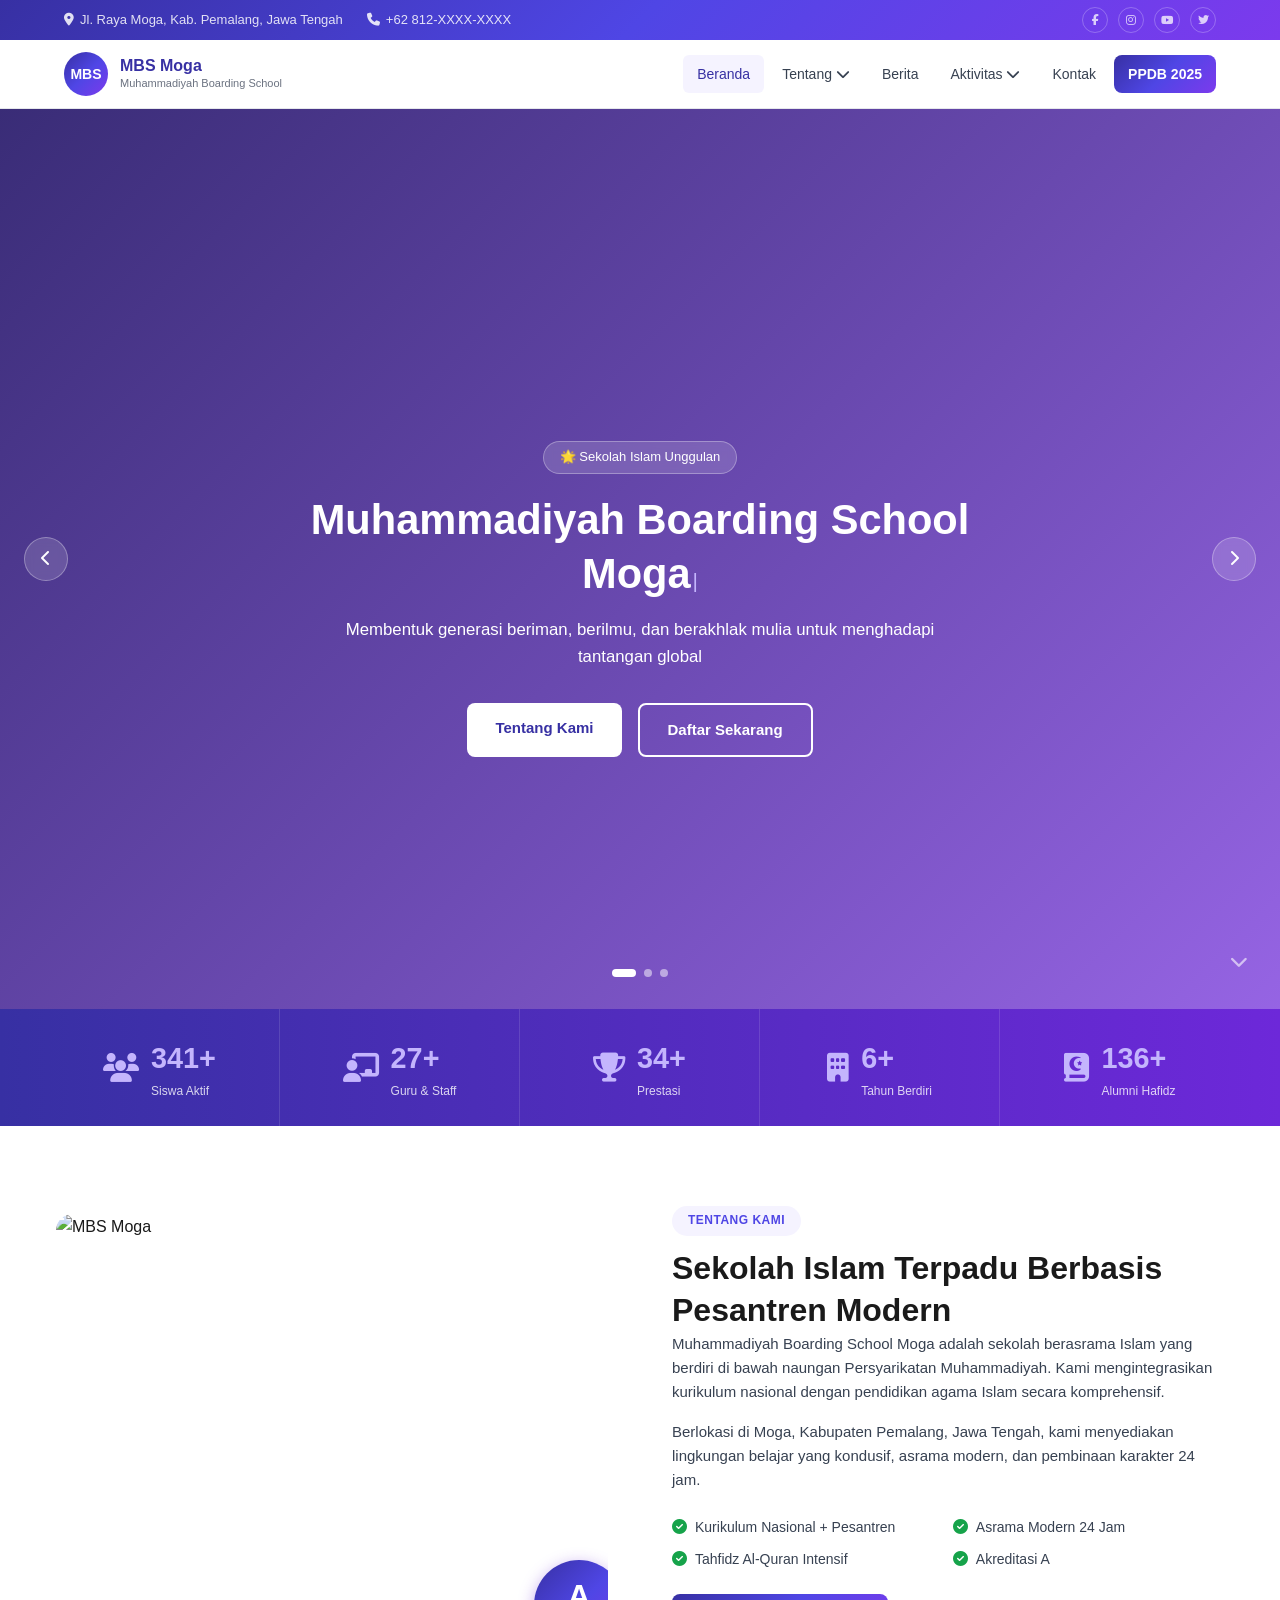
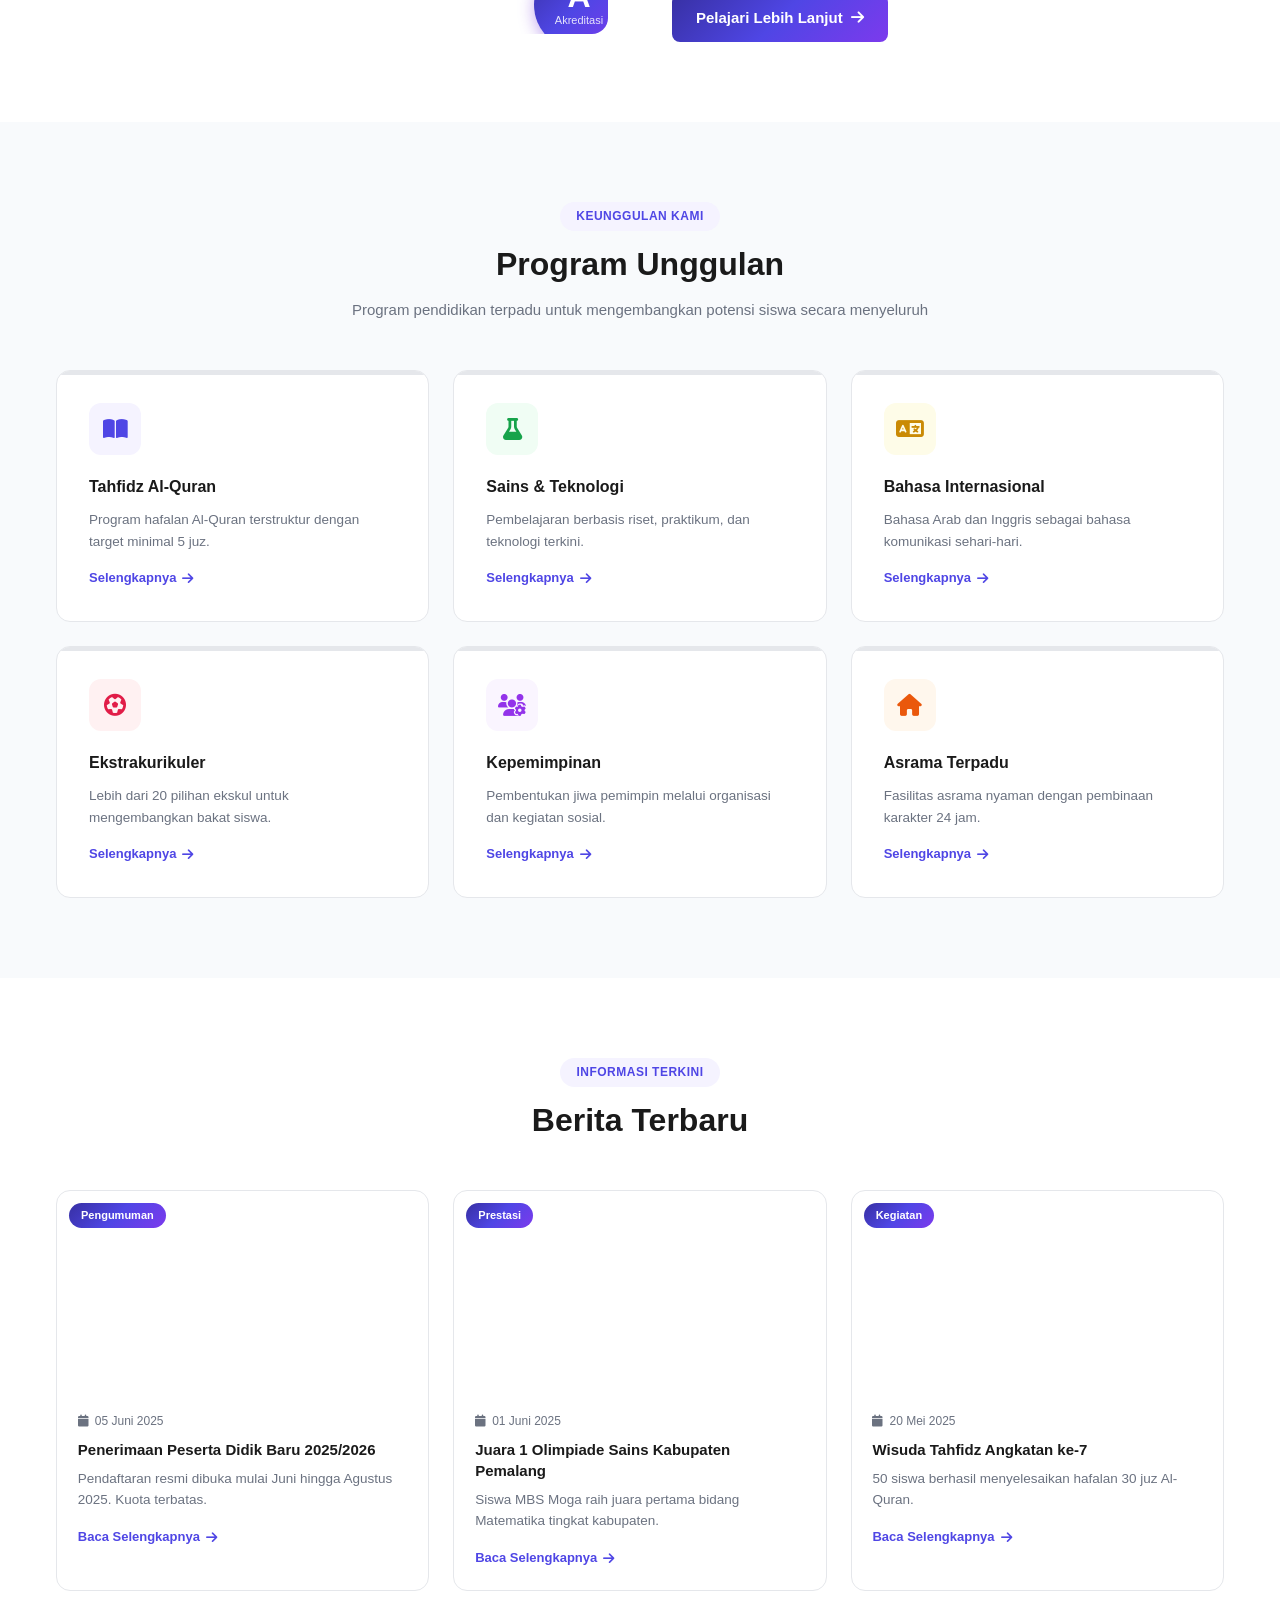
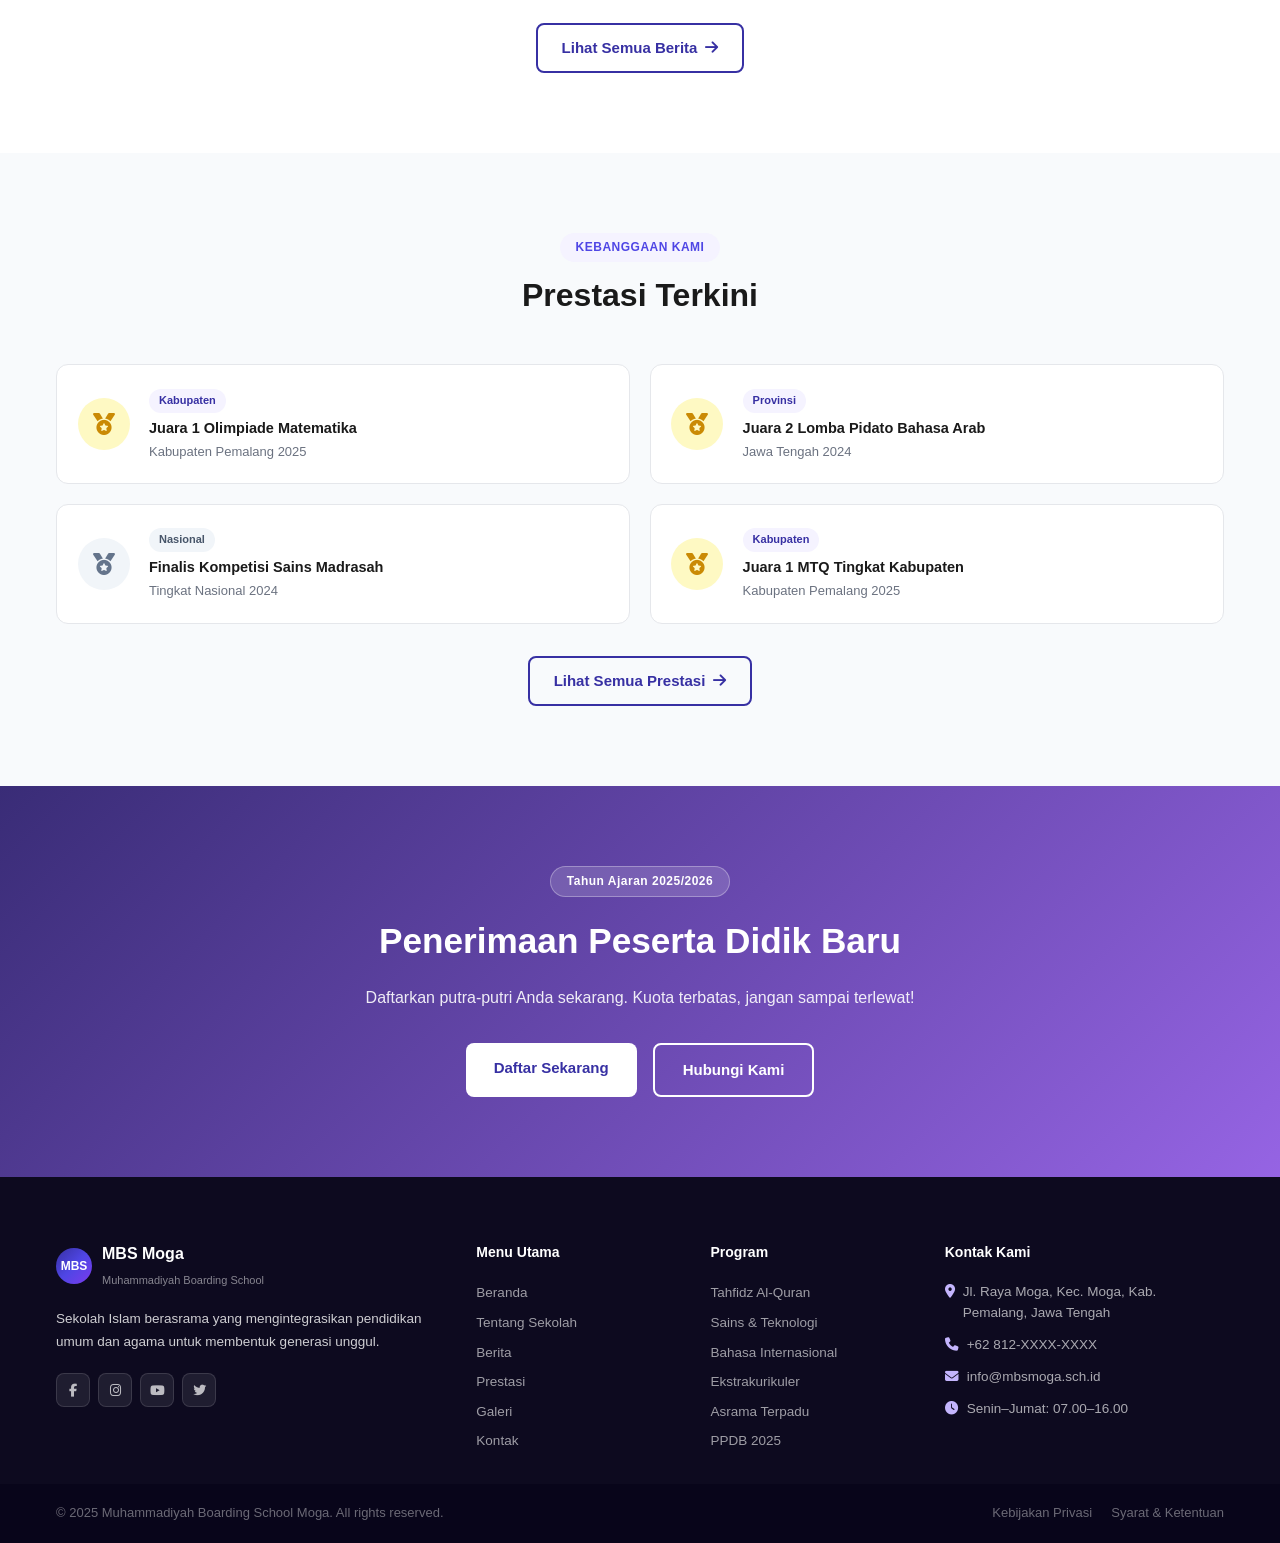
==== index.html @ b672b6db "website mbs moga html" ====
<!DOCTYPE html>
<html lang="id">
<head>
  <meta charset="UTF-8"/>
  <meta name="viewport" content="width=device-width, initial-scale=1.0"/>
  <title>Beranda – Muhammadiyah Boarding School Moga</title>
  <link rel="stylesheet" href="css/style.css"/>
  <link rel="stylesheet" href="https://cdnjs.cloudflare.com/ajax/libs/font-awesome/6.5.0/css/all.min.css"/>
</head>
<body>

<!-- TOPBAR -->
<div class="topbar">
  <div class="topbar-inner">
    <div class="topbar-left">
      <span><i class="fa fa-map-marker-alt"></i> Jl. Raya Moga, Kab. Pemalang, Jawa Tengah</span>
      <span><i class="fa fa-phone"></i> +62 812-XXXX-XXXX</span>
    </div>
    <div class="topbar-right">
      <a href="#"><i class="fab fa-facebook-f"></i></a>
      <a href="#"><i class="fab fa-instagram"></i></a>
      <a href="#"><i class="fab fa-youtube"></i></a>
      <a href="#"><i class="fab fa-twitter"></i></a>
    </div>
  </div>
</div>

<!-- NAVBAR -->
<nav class="navbar" id="navbar">
  <div class="nav-inner">
    <a href="index.html" class="nav-logo">
      <div class="logo-circle">MBS</div>
      <div class="logo-text-wrap">
        <span class="logo-main">MBS Moga</span>
        <span class="logo-sub">Muhammadiyah Boarding School</span>
      </div>
    </a>
    <ul class="nav-menu" id="navMenu">
      <li><a href="index.html" class="active">Beranda</a></li>
      <li class="has-dropdown">
        <a href="tentang.html">Tentang <i class="fa fa-chevron-down"></i></a>
        <ul class="dropdown">
          <li><a href="tentang.html">Tentang Sekolah</a></li>
          <li><a href="tentang.html#visi">Visi & Misi</a></li>
          <li><a href="tentang.html#fasilitas">Fasilitas</a></li>
        </ul>
      </li>
      <li><a href="berita.html">Berita</a></li>
      <li class="has-dropdown">
        <a href="prestasi.html">Aktivitas <i class="fa fa-chevron-down"></i></a>
        <ul class="dropdown">
          <li><a href="prestasi.html">Prestasi</a></li>
          <li><a href="galeri.html">Galeri</a></li>
          <li><a href="ekskul.html">Ekstrakurikuler</a></li>
        </ul>
      </li>
      <li><a href="kontak.html">Kontak</a></li>
      <li><a href="ppdb.html" class="nav-cta">PPDB 2025</a></li>
    </ul>
    <button class="hamburger" id="hamburger"><i class="fa fa-bars"></i></button>
  </div>
</nav>

<!-- HERO -->
<section class="hero">
  <div class="hero-slides" id="heroSlides">
    <div class="hero-slide active" style="background-image:url('https://images.unsplash.com/photo-1580582932707-520aed937b7b?w=1600&q=80')"><div class="hero-overlay"></div></div>
    <div class="hero-slide" style="background-image:url('https://images.unsplash.com/photo-1523050854058-8df90110c9f1?w=1600&q=80')"><div class="hero-overlay"></div></div>
    <div class="hero-slide" style="background-image:url('https://images.unsplash.com/photo-1509062522246-3755977927d7?w=1600&q=80')"><div class="hero-overlay"></div></div>
  </div>
  <div class="hero-text" id="heroText">
    <span class="hero-tag" id="heroTag"></span>
    <h1 id="heroTitle"><span id="typedTitle"></span><span class="hero-cursor" id="heroCursor">|</span></h1>
    <p class="hero-desc" id="heroDesc"></p>
    <div class="hero-btns" id="heroBtns"></div>
  </div>
  <button class="hero-prev" id="heroPrev"><i class="fa fa-chevron-left"></i></button>
  <button class="hero-next" id="heroNext"><i class="fa fa-chevron-right"></i></button>
  <div class="hero-dots" id="heroDots"></div>
  <div class="hero-scroll"><i class="fa fa-chevron-down"></i></div>
</section>

<!-- STATS -->
<div class="statsbar">
  <div class="statsbar-inner">
    <div class="stat-item fade-in"><i class="fa fa-users"></i><div><span class="stat-num" data-target="500">0</span><span>+</span><p>Siswa Aktif</p></div></div>
    <div class="stat-item fade-in"><i class="fa fa-chalkboard-teacher"></i><div><span class="stat-num" data-target="40">0</span><span>+</span><p>Guru & Staff</p></div></div>
    <div class="stat-item fade-in"><i class="fa fa-trophy"></i><div><span class="stat-num" data-target="50">0</span><span>+</span><p>Prestasi</p></div></div>
    <div class="stat-item fade-in"><i class="fa fa-building"></i><div><span class="stat-num" data-target="10">0</span><span>+</span><p>Tahun Berdiri</p></div></div>
    <div class="stat-item fade-in"><i class="fa fa-quran"></i><div><span class="stat-num" data-target="200">0</span><span>+</span><p>Alumni Hafidz</p></div></div>
  </div>
</div>

<!-- TENTANG -->
<section class="section">
  <div class="container">
    <div class="about-wrap">
      <div class="about-img slide-left">
        <img src="https://images.unsplash.com/photo-1588072432836-e10032774350?w=700&q=80" alt="MBS Moga"/>
        <div class="about-badge"><span class="badge-num">A</span><span class="badge-label">Akreditasi</span></div>
      </div>
      <div class="about-content slide-right">
        <div class="section-label">Tentang Kami</div>
        <h2 class="section-heading">Sekolah Islam Terpadu Berbasis Pesantren Modern</h2>
        <p>Muhammadiyah Boarding School Moga adalah sekolah berasrama Islam yang berdiri di bawah naungan Persyarikatan Muhammadiyah. Kami mengintegrasikan kurikulum nasional dengan pendidikan agama Islam secara komprehensif.</p>
        <p style="margin-top:1rem">Berlokasi di Moga, Kabupaten Pemalang, Jawa Tengah, kami menyediakan lingkungan belajar yang kondusif, asrama modern, dan pembinaan karakter 24 jam.</p>
        <div class="about-features">
          <div class="af-item"><i class="fa fa-check-circle"></i> Kurikulum Nasional + Pesantren</div>
          <div class="af-item"><i class="fa fa-check-circle"></i> Asrama Modern 24 Jam</div>
          <div class="af-item"><i class="fa fa-check-circle"></i> Tahfidz Al-Quran Intensif</div>
          <div class="af-item"><i class="fa fa-check-circle"></i> Akreditasi A</div>
        </div>
        <a href="tentang.html" class="btn-blue">Pelajari Lebih Lanjut <i class="fa fa-arrow-right"></i></a>
      </div>
    </div>
  </div>
</section>

<!-- PROGRAM -->
<section class="section section-gray">
  <div class="container">
    <div class="section-header fade-in">
      <div class="section-label">Keunggulan Kami</div>
      <h2 class="section-heading">Program Unggulan</h2>
      <p class="section-desc">Program pendidikan terpadu untuk mengembangkan potensi siswa secara menyeluruh</p>
    </div>
    <div class="program-grid">
      <div class="program-card fade-in"><div class="pc-icon blue"><i class="fa fa-book-open"></i></div><h3>Tahfidz Al-Quran</h3><p>Program hafalan Al-Quran terstruktur dengan target minimal 5 juz.</p><a href="tentang.html" class="pc-link">Selengkapnya <i class="fa fa-arrow-right"></i></a></div>
      <div class="program-card fade-in"><div class="pc-icon green"><i class="fa fa-flask"></i></div><h3>Sains & Teknologi</h3><p>Pembelajaran berbasis riset, praktikum, dan teknologi terkini.</p><a href="tentang.html" class="pc-link">Selengkapnya <i class="fa fa-arrow-right"></i></a></div>
      <div class="program-card fade-in"><div class="pc-icon yellow"><i class="fa fa-language"></i></div><h3>Bahasa Internasional</h3><p>Bahasa Arab dan Inggris sebagai bahasa komunikasi sehari-hari.</p><a href="tentang.html" class="pc-link">Selengkapnya <i class="fa fa-arrow-right"></i></a></div>
      <div class="program-card fade-in"><div class="pc-icon red"><i class="fa fa-futbol"></i></div><h3>Ekstrakurikuler</h3><p>Lebih dari 20 pilihan ekskul untuk mengembangkan bakat siswa.</p><a href="ekskul.html" class="pc-link">Selengkapnya <i class="fa fa-arrow-right"></i></a></div>
      <div class="program-card fade-in"><div class="pc-icon purple"><i class="fa fa-users-cog"></i></div><h3>Kepemimpinan</h3><p>Pembentukan jiwa pemimpin melalui organisasi dan kegiatan sosial.</p><a href="tentang.html" class="pc-link">Selengkapnya <i class="fa fa-arrow-right"></i></a></div>
      <div class="program-card fade-in"><div class="pc-icon orange"><i class="fa fa-home"></i></div><h3>Asrama Terpadu</h3><p>Fasilitas asrama nyaman dengan pembinaan karakter 24 jam.</p><a href="tentang.html" class="pc-link">Selengkapnya <i class="fa fa-arrow-right"></i></a></div>
    </div>
  </div>
</section>

<!-- BERITA -->
<section class="section">
  <div class="container">
    <div class="section-header fade-in">
      <div class="section-label">Informasi Terkini</div>
      <h2 class="section-heading">Berita Terbaru</h2>
    </div>
    <div class="berita-grid">
      <div class="berita-card fade-in"><div class="berita-img" style="background-image:url('https://images.unsplash.com/photo-1427504494785-3a9ca7044f45?w=600&q=80')"><span class="berita-cat">Pengumuman</span></div><div class="berita-body"><div class="berita-date"><i class="fa fa-calendar"></i> 05 Juni 2025</div><h4>Penerimaan Peserta Didik Baru 2025/2026</h4><p>Pendaftaran resmi dibuka mulai Juni hingga Agustus 2025. Kuota terbatas.</p><a href="berita.html" class="berita-link">Baca Selengkapnya <i class="fa fa-arrow-right"></i></a></div></div>
      <div class="berita-card fade-in"><div class="berita-img" style="background-image:url('https://images.unsplash.com/photo-1546410531-bb4caa6b424d?w=600&q=80')"><span class="berita-cat">Prestasi</span></div><div class="berita-body"><div class="berita-date"><i class="fa fa-calendar"></i> 01 Juni 2025</div><h4>Juara 1 Olimpiade Sains Kabupaten Pemalang</h4><p>Siswa MBS Moga raih juara pertama bidang Matematika tingkat kabupaten.</p><a href="berita.html" class="berita-link">Baca Selengkapnya <i class="fa fa-arrow-right"></i></a></div></div>
      <div class="berita-card fade-in"><div class="berita-img" style="background-image:url('https://images.unsplash.com/photo-1532012197267-da84d127e765?w=600&q=80')"><span class="berita-cat">Kegiatan</span></div><div class="berita-body"><div class="berita-date"><i class="fa fa-calendar"></i> 20 Mei 2025</div><h4>Wisuda Tahfidz Angkatan ke-7</h4><p>50 siswa berhasil menyelesaikan hafalan 30 juz Al-Quran.</p><a href="berita.html" class="berita-link">Baca Selengkapnya <i class="fa fa-arrow-right"></i></a></div></div>
    </div>
    <div class="text-center fade-in" style="margin-top:2rem"><a href="berita.html" class="btn-blue-outline">Lihat Semua Berita <i class="fa fa-arrow-right"></i></a></div>
  </div>
</section>

<!-- PRESTASI -->
<section class="section section-gray">
  <div class="container">
    <div class="section-header fade-in">
      <div class="section-label">Kebanggaan Kami</div>
      <h2 class="section-heading">Prestasi Terkini</h2>
    </div>
    <div class="prestasi-grid">
      <div class="prestasi-card fade-in gold"><div class="prestasi-medal"><i class="fa fa-medal"></i></div><div class="prestasi-info"><span class="prestasi-level">Kabupaten</span><h4>Juara 1 Olimpiade Matematika</h4><p>Kabupaten Pemalang 2025</p></div></div>
      <div class="prestasi-card fade-in gold"><div class="prestasi-medal"><i class="fa fa-medal"></i></div><div class="prestasi-info"><span class="prestasi-level">Provinsi</span><h4>Juara 2 Lomba Pidato Bahasa Arab</h4><p>Jawa Tengah 2024</p></div></div>
      <div class="prestasi-card fade-in silver"><div class="prestasi-medal"><i class="fa fa-medal"></i></div><div class="prestasi-info"><span class="prestasi-level">Nasional</span><h4>Finalis Kompetisi Sains Madrasah</h4><p>Tingkat Nasional 2024</p></div></div>
      <div class="prestasi-card fade-in gold"><div class="prestasi-medal"><i class="fa fa-medal"></i></div><div class="prestasi-info"><span class="prestasi-level">Kabupaten</span><h4>Juara 1 MTQ Tingkat Kabupaten</h4><p>Kabupaten Pemalang 2025</p></div></div>
    </div>
    <div class="text-center fade-in" style="margin-top:2rem"><a href="prestasi.html" class="btn-blue-outline">Lihat Semua Prestasi <i class="fa fa-arrow-right"></i></a></div>
  </div>
</section>

<!-- CTA -->
<section class="cta-section">
  <div class="cta-overlay"></div>
  <div class="cta-content fade-in">
    <span class="cta-tag">Tahun Ajaran 2025/2026</span>
    <h2>Penerimaan Peserta Didik Baru</h2>
    <p>Daftarkan putra-putri Anda sekarang. Kuota terbatas, jangan sampai terlewat!</p>
    <div class="cta-btns">
      <a href="ppdb.html" class="btn-white">Daftar Sekarang</a>
      <a href="kontak.html" class="btn-outline-white">Hubungi Kami</a>
    </div>
  </div>
</section>

<!-- FOOTER -->
<footer class="footer">
  <div class="footer-top">
    <div class="container">
      <div class="footer-grid">
        <div class="footer-col">
          <div class="footer-logo"><div class="logo-circle small">MBS</div><div><span>MBS Moga</span><small>Muhammadiyah Boarding School</small></div></div>
          <p>Sekolah Islam berasrama yang mengintegrasikan pendidikan umum dan agama untuk membentuk generasi unggul.</p>
          <div class="footer-sosmed"><a href="#"><i class="fab fa-facebook-f"></i></a><a href="#"><i class="fab fa-instagram"></i></a><a href="#"><i class="fab fa-youtube"></i></a><a href="#"><i class="fab fa-twitter"></i></a></div>
        </div>
        <div class="footer-col"><h4>Menu Utama</h4><ul><li><a href="index.html">Beranda</a></li><li><a href="tentang.html">Tentang Sekolah</a></li><li><a href="berita.html">Berita</a></li><li><a href="prestasi.html">Prestasi</a></li><li><a href="galeri.html">Galeri</a></li><li><a href="kontak.html">Kontak</a></li></ul></div>
        <div class="footer-col"><h4>Program</h4><ul><li><a href="tentang.html">Tahfidz Al-Quran</a></li><li><a href="tentang.html">Sains & Teknologi</a></li><li><a href="tentang.html">Bahasa Internasional</a></li><li><a href="ekskul.html">Ekstrakurikuler</a></li><li><a href="tentang.html">Asrama Terpadu</a></li><li><a href="ppdb.html">PPDB 2025</a></li></ul></div>
        <div class="footer-col"><h4>Kontak Kami</h4><div class="footer-contact"><p><i class="fa fa-map-marker-alt"></i> Jl. Raya Moga, Kec. Moga, Kab. Pemalang, Jawa Tengah</p><p><i class="fa fa-phone"></i> +62 812-XXXX-XXXX</p><p><i class="fa fa-envelope"></i> info@mbsmoga.sch.id</p><p><i class="fa fa-clock"></i> Senin–Jumat: 07.00–16.00</p></div></div>
      </div>
    </div>
  </div>
  <div class="footer-bottom"><div class="container"><p>© 2025 Muhammadiyah Boarding School Moga. All rights reserved.</p><div class="footer-bottom-links"><a href="#">Kebijakan Privasi</a><a href="#">Syarat & Ketentuan</a></div></div></div>
</footer>

<div class="back-to-top" id="backToTop"><i class="fa fa-chevron-up"></i></div>
<script src="js/script.js"></script>
</body>
</html>
---- css/style.css ----
/* ===== TEMA GRADASI BIRU - UNGU ===== */
:root {
  --primary:    #3730a3;   /* indigo tua */
  --primary2:   #6d28d9;   /* ungu */
  --secondary:  #4f46e5;   /* indigo medium */
  --accent:     #c4b5fd;   /* ungu muda */
  --light:      #f5f3ff;   /* lavender sangat muda */
  --border:     #ddd6fe;   /* ungu border */
  --grad:       linear-gradient(135deg, #3730a3 0%, #4f46e5 50%, #7c3aed 100%);
  --grad-hero:  linear-gradient(135deg, rgba(30,15,100,0.88) 0%, rgba(109,40,217,0.72) 100%);
  --grad-bar:   linear-gradient(90deg, #3730a3 0%, #6d28d9 100%);
}
*{margin:0;padding:0;box-sizing:border-box}
html{scroll-behavior:smooth}
body{font-family:'Segoe UI',Tahoma,sans-serif;color:#1a1a1a;line-height:1.6}
a{text-decoration:none;color:inherit}
img{max-width:100%}

/* ANIMASI */
.fade-in{opacity:0;transform:translateY(30px);transition:opacity .7s ease,transform .7s ease}
.slide-left{opacity:0;transform:translateX(-50px);transition:opacity .8s ease,transform .8s ease}
.slide-right{opacity:0;transform:translateX(50px);transition:opacity .8s ease,transform .8s ease}
.fade-in.visible,.slide-left.visible,.slide-right.visible{opacity:1;transform:translate(0)}

/* TOPBAR */
.topbar{background:var(--primary);color:rgba(255,255,255,.85);font-size:13px;padding:7px 0}
.topbar-inner{max-width:1200px;margin:0 auto;padding:0 1.5rem;display:flex;justify-content:space-between;align-items:center;flex-wrap:wrap;gap:.5rem}
.topbar-left{display:flex;gap:1.5rem}
.topbar-left span{display:flex;align-items:center;gap:6px}
.topbar-right{display:flex;gap:10px}
.topbar-right a{color:rgba(255,255,255,.75);width:26px;height:26px;border-radius:50%;border:1px solid rgba(255,255,255,.25);display:flex;align-items:center;justify-content:center;font-size:11px;transition:background .2s,color .2s}
.topbar-right a:hover{background:white;color:var(--primary)}

/* NAVBAR */
.navbar{position:sticky;top:0;z-index:999;background:white;border-bottom:1px solid #e5e7eb;transition:box-shadow .3s}
.navbar.scrolled{box-shadow:0 2px 16px rgba(0,0,0,.1)}
.nav-inner{max-width:1200px;margin:0 auto;padding:0 1.5rem;height:68px;display:flex;align-items:center;justify-content:space-between}
.nav-logo{display:flex;align-items:center;gap:12px}
.logo-circle{background:var(--primary);color:white;font-weight:800;font-size:14px;width:44px;height:44px;border-radius:50%;display:flex;align-items:center;justify-content:center;flex-shrink:0}
.logo-circle.small{width:36px;height:36px;font-size:12px}
.logo-text-wrap{display:flex;flex-direction:column}
.logo-main{font-weight:700;font-size:16px;color:var(--primary);line-height:1.2}
.logo-sub{font-size:11px;color:#6b7280}
.nav-menu{list-style:none;display:flex;align-items:center;gap:.25rem}
.nav-menu li{position:relative}
.nav-menu li a{display:block;padding:8px 14px;font-size:14px;color:#374151;border-radius:6px;transition:background .2s,color .2s;white-space:nowrap}
.nav-menu li a:hover,.nav-menu li a.active{background:var(--light);color:var(--primary)}
.nav-menu .has-dropdown:hover .dropdown{display:block}
.dropdown{display:none;position:absolute;top:calc(100% + 4px);left:0;background:white;border:1px solid #e5e7eb;border-radius:10px;min-width:200px;box-shadow:0 8px 24px rgba(0,0,0,.1);z-index:100;overflow:hidden}
.dropdown li a{padding:10px 16px;font-size:13.5px;border-radius:0}
.dropdown li a:hover{background:#f0f7ff;color:var(--primary)}
.nav-cta{background:var(--primary)!important;color:white!important;border-radius:8px!important;font-weight:600!important}
.nav-cta:hover{background:var(--secondary)!important}
.hamburger{display:none;background:none;border:none;font-size:20px;color:#374151;cursor:pointer;padding:8px}

/* HERO */
.hero{position:relative;height:100vh;min-height:560px;overflow:hidden}
.hero-slides{width:100%;height:100%;position:relative}
.hero-slide{position:absolute;inset:0;background-size:cover;background-position:center;opacity:0;transition:opacity .8s ease;display:flex;align-items:center;justify-content:center}
.hero-slide.active{opacity:1}
.hero-overlay{position:absolute;inset:0;background:linear-gradient(135deg,rgba(30,15,100,0.85) 0%,rgba(109,40,217,0.65) 100%)}
.hero-text{position:relative;z-index:2;max-width:750px;padding:0 2rem;color:white;display:flex;flex-direction:column;justify-content:center;align-items:center;text-align:center;height:100%;padding-top:80px;margin:0 auto}
.hero-tag{display:inline-block;background:rgba(255,255,255,.15);border:1px solid rgba(255,255,255,.3);font-size:13px;padding:5px 16px;border-radius:999px;margin-bottom:1.2rem;width:fit-content;backdrop-filter:blur(4px)}
.hero-text h1{font-size:2.6rem;font-weight:800;line-height:1.25;margin-bottom:1rem}
.hero-text p{font-size:1.05rem;opacity:.9;margin-bottom:2rem;max-width:600px;text-align:center}
.hero-btns{display:flex;gap:1rem;flex-wrap:wrap;justify-content:center}
.btn-white{background:white;color:var(--primary);padding:13px 28px;border-radius:8px;font-weight:700;font-size:15px;transition:transform .2s,box-shadow .2s}
.btn-white:hover{transform:translateY(-3px);box-shadow:0 8px 20px rgba(0,0,0,.2)}
.btn-outline-white{background:transparent;color:white;border:2px solid white;padding:13px 28px;border-radius:8px;font-weight:700;font-size:15px;transition:background .2s}
.btn-outline-white:hover{background:rgba(255,255,255,.15)}
.hero-prev,.hero-next{position:absolute;top:50%;transform:translateY(-50%);z-index:10;background:rgba(255,255,255,.15);backdrop-filter:blur(4px);border:1px solid rgba(255,255,255,.3);color:white;width:44px;height:44px;border-radius:50%;font-size:16px;cursor:pointer;transition:background .2s}
.hero-prev:hover,.hero-next:hover{background:rgba(255,255,255,.3)}
.hero-prev{left:1.5rem}
.hero-next{right:1.5rem}
.hero-dots{position:absolute;bottom:2rem;left:50%;transform:translateX(-50%);display:flex;gap:8px;z-index:10}
.hdot{width:8px;height:8px;border-radius:50%;background:rgba(255,255,255,.5);cursor:pointer;transition:background .3s,width .3s;border:none}
.hdot.active{background:white;width:24px;border-radius:999px}
.hero-scroll{position:absolute;bottom:2rem;right:2rem;color:rgba(255,255,255,.6);font-size:18px;animation:bounce 2s infinite;z-index:10}
@keyframes bounce{0%,100%{transform:translateY(0)}50%{transform:translateY(8px)}}

/* STATSBAR */
.statsbar{background:var(--primary)}
.statsbar-inner{max-width:1200px;margin:0 auto;display:grid;grid-template-columns:repeat(5,1fr)}
.stat-item{padding:1.6rem 1rem;text-align:center;color:white;border-right:1px solid rgba(255,255,255,.12);display:flex;align-items:center;justify-content:center;gap:12px;transition:background .3s}
.stat-item:last-child{border-right:none}
.stat-item:hover{background:rgba(255,255,255,.07)}
.stat-item>i{font-size:1.8rem;color:var(--accent);flex-shrink:0}
.stat-item div{text-align:left}
.stat-num{font-size:1.8rem;font-weight:800;color:var(--accent)}
.stat-item div span:last-of-type{font-size:1.8rem;font-weight:800;color:var(--accent)}
.stat-item p{font-size:12px;opacity:.8;margin-top:1px}

/* SECTION */
.section{padding:5rem 1rem}
.section-gray{background:#f8fafc}
.section-blue{background:var(--primary)}
.container{max-width:1200px;margin:0 auto;padding:0 1rem}
.section-header{text-align:center;margin-bottom:3rem}
.section-label{display:inline-block;background:var(--light);color:var(--secondary);font-size:12px;font-weight:700;padding:5px 16px;border-radius:999px;letter-spacing:.5px;text-transform:uppercase;margin-bottom:.8rem}
.section-label.light{background:rgba(255,255,255,.15);color:rgba(255,255,255,.9)}
.section-heading{font-size:2rem;font-weight:800;color:#1a1a1a;line-height:1.3}
.section-heading.light{color:white}
.section-desc{color:#6b7280;margin-top:.75rem;font-size:15px;max-width:600px;margin-left:auto;margin-right:auto}
.text-center{text-align:center}

/* TENTANG */
.about-wrap{display:grid;grid-template-columns:1fr 1fr;gap:4rem;align-items:center}
.about-img{position:relative;border-radius:16px;overflow:hidden}
.about-img img{width:100%;height:420px;object-fit:cover;border-radius:16px;display:block}
.about-badge{position:absolute;bottom:-16px;right:-16px;background:var(--primary);color:white;width:90px;height:90px;border-radius:50%;display:flex;flex-direction:column;align-items:center;justify-content:center;box-shadow:0 4px 16px rgba(55,48,163,.4)}
.badge-num{font-size:2rem;font-weight:800;line-height:1}
.badge-label{font-size:11px;opacity:.85}
.about-content p{color:#374151;font-size:15px;margin-bottom:1rem}
.about-features{display:grid;grid-template-columns:1fr 1fr;gap:.6rem;margin:1.5rem 0}
.af-item{display:flex;align-items:center;gap:8px;font-size:14px;color:#374151}
.af-item i{color:#16a34a;font-size:15px}
.btn-blue{display:inline-flex;align-items:center;gap:8px;background:var(--primary);color:white;padding:12px 24px;border-radius:8px;font-weight:600;font-size:15px;transition:background .2s,transform .2s}
.btn-blue:hover{background:var(--secondary);transform:translateY(-2px)}
.btn-blue-outline{display:inline-flex;align-items:center;gap:8px;border:2px solid var(--primary);color:var(--primary);padding:11px 24px;border-radius:8px;font-weight:600;font-size:15px;transition:background .2s,color .2s}
.btn-blue-outline:hover{background:var(--primary);color:white}

/* VISI MISI */
.vm-grid{display:grid;grid-template-columns:repeat(3,1fr);gap:1.5rem}
.vm-card{background:rgba(255,255,255,.1);backdrop-filter:blur(4px);border:1px solid rgba(255,255,255,.2);border-radius:14px;padding:2rem;color:white;transition:background .3s}
.vm-card:hover{background:rgba(255,255,255,.15)}
.vm-icon{width:52px;height:52px;background:rgba(255,255,255,.15);border-radius:12px;display:flex;align-items:center;justify-content:center;font-size:22px;margin-bottom:1rem}
.vm-card h3{font-size:1.1rem;font-weight:700;margin-bottom:.75rem}
.vm-card p,.vm-card ul{font-size:14px;opacity:.9;line-height:1.7}
.vm-card ul{padding-left:1.2rem}
.vm-card ul li{margin-bottom:.35rem}

/* PROGRAM */
.program-grid{display:grid;grid-template-columns:repeat(3,1fr);gap:1.5rem}
.program-card{background:white;border:1px solid #e5e7eb;border-radius:14px;padding:2rem;transition:transform .3s,box-shadow .3s;position:relative;overflow:hidden}
.program-card::before{content:'';position:absolute;top:0;left:0;width:100%;height:4px;background:#e5e7eb;transition:background .3s}
.program-card:hover{transform:translateY(-6px);box-shadow:0 16px 32px rgba(55,48,163,.1)}
.program-card:hover::before{background:var(--secondary)}
.pc-icon{width:52px;height:52px;border-radius:12px;display:flex;align-items:center;justify-content:center;font-size:22px;margin-bottom:1.2rem}
.pc-icon.blue{background:var(--light);color:var(--secondary)}
.pc-icon.green{background:#f0fdf4;color:#16a34a}
.pc-icon.yellow{background:#fefce8;color:#ca8a04}
.pc-icon.red{background:#fff1f2;color:#e11d48}
.pc-icon.purple{background:#faf5ff;color:#9333ea}
.pc-icon.orange{background:#fff7ed;color:#ea580c}
.program-card h3{font-size:1rem;font-weight:700;color:#1a1a1a;margin-bottom:.6rem}
.program-card p{font-size:13.5px;color:#6b7280;line-height:1.6;margin-bottom:1rem}
.pc-link{font-size:13px;font-weight:600;color:var(--secondary);display:flex;align-items:center;gap:6px;transition:gap .2s}
.pc-link:hover{gap:10px}

/* BERITA */
.berita-grid{display:grid;grid-template-columns:repeat(3,1fr);gap:1.5rem;margin-bottom:2rem}
.berita-card{background:white;border-radius:14px;overflow:hidden;border:1px solid #e5e7eb;transition:transform .3s,box-shadow .3s}
.berita-card:hover{transform:translateY(-5px);box-shadow:0 12px 28px rgba(0,0,0,.1)}
.berita-img{height:200px;background-size:cover;background-position:center;position:relative}
.berita-cat{position:absolute;top:12px;left:12px;background:var(--primary);color:white;font-size:11px;font-weight:700;padding:4px 12px;border-radius:999px}
.berita-body{padding:1.3rem}
.berita-date{font-size:12px;color:#6b7280;margin-bottom:.5rem;display:flex;align-items:center;gap:6px}
.berita-body h4{font-size:15px;font-weight:700;color:#1a1a1a;margin-bottom:.5rem;line-height:1.4}
.berita-body p{font-size:13.5px;color:#6b7280;margin-bottom:1rem;line-height:1.6}
.berita-link{font-size:13px;font-weight:600;color:var(--secondary);display:flex;align-items:center;gap:6px;transition:gap .2s}
.berita-link:hover{gap:10px}

/* PRESTASI */
.prestasi-grid{display:grid;grid-template-columns:repeat(2,1fr);gap:1.2rem}
.prestasi-card{display:flex;align-items:center;gap:1.2rem;background:white;border:1px solid #e5e7eb;border-radius:12px;padding:1.3rem;transition:transform .3s,box-shadow .3s}
.prestasi-card:hover{transform:translateY(-3px);box-shadow:0 8px 20px rgba(0,0,0,.08)}
.prestasi-medal{width:52px;height:52px;border-radius:50%;display:flex;align-items:center;justify-content:center;font-size:22px;flex-shrink:0}
.prestasi-card.gold .prestasi-medal{background:#fef9c3;color:#ca8a04}
.prestasi-card.silver .prestasi-medal{background:#f1f5f9;color:#64748b}
.prestasi-level{display:inline-block;font-size:11px;font-weight:700;padding:3px 10px;border-radius:999px;margin-bottom:4px}
.prestasi-card.gold .prestasi-level{background:#fef9c3;color:#854d0e}
.prestasi-card.silver .prestasi-level{background:#f1f5f9;color:#475569}
.prestasi-info h4{font-size:14.5px;font-weight:700;color:#1a1a1a;margin-bottom:2px}
.prestasi-info p{font-size:13px;color:#6b7280}

/* GALERI */
.galeri-grid{display:grid;grid-template-columns:repeat(3,1fr);grid-template-rows:auto auto;gap:1rem}
.galeri-item{border-radius:12px;background-size:cover;background-position:center;overflow:hidden;position:relative;cursor:pointer;height:200px}
.galeri-item.tall{grid-row:span 2;height:100%}
.galeri-item.wide{grid-column:span 2}
.galeri-overlay{position:absolute;inset:0;background:rgba(15,23,90,.5);opacity:0;display:flex;align-items:flex-end;padding:1rem;transition:opacity .3s}
.galeri-item:hover .galeri-overlay{opacity:1}
.galeri-overlay span{color:white;font-size:14px;font-weight:600}

/* EKSKUL */
.ekskul-grid{display:grid;grid-template-columns:repeat(6,1fr);gap:1rem}
.ekskul-item{background:white;border:1px solid #e5e7eb;border-radius:12px;padding:1.3rem .75rem;text-align:center;transition:transform .2s,box-shadow .2s,border-color .2s}
.ekskul-item:hover{transform:translateY(-4px);box-shadow:0 8px 20px rgba(55,48,163,.1);border-color:var(--border)}
.ekskul-item i{font-size:1.8rem;color:var(--primary);display:block;margin-bottom:.6rem}
.ekskul-item span{font-size:13px;font-weight:600;color:#374151}

/* CTA */
.cta-section{position:relative;padding:5rem 1rem;text-align:center;background:url('https://images.unsplash.com/photo-1580582932707-520aed937b7b?w=1600&q=80') center/cover no-repeat}
.cta-overlay{position:absolute;inset:0;background:linear-gradient(135deg,rgba(30,15,100,0.88),rgba(109,40,217,0.75))}
.cta-content{position:relative;z-index:1;color:white;max-width:650px;margin:0 auto}
.cta-tag{display:inline-block;background:rgba(255,255,255,.15);border:1px solid rgba(255,255,255,.3);font-size:12px;font-weight:700;padding:5px 16px;border-radius:999px;margin-bottom:1rem;letter-spacing:.5px}
.cta-content h2{font-size:2.2rem;font-weight:800;margin-bottom:1rem}
.cta-content p{font-size:1rem;opacity:.9;margin-bottom:2rem}
.cta-btns{display:flex;gap:1rem;justify-content:center;flex-wrap:wrap}

/* KONTAK */
.kontak-wrap{display:grid;grid-template-columns:1fr 1fr;gap:3rem;align-items:start}
.ki-item{display:flex;gap:1rem;align-items:flex-start;margin-bottom:1.3rem}
.ki-icon{width:42px;height:42px;background:var(--light);border-radius:10px;display:flex;align-items:center;justify-content:center;color:var(--primary);font-size:16px;flex-shrink:0}
.ki-item strong{display:block;font-size:14px;font-weight:700;color:#1a1a1a;margin-bottom:3px}
.ki-item p{font-size:14px;color:#6b7280}
.ki-badges{display:flex;gap:.75rem;margin-top:.5rem}
.ki-badge{background:#f8fafc;border:1px solid #e5e7eb;border-radius:8px;padding:.5rem .85rem;text-align:center}
.ki-badge strong{display:block;font-size:11px;color:#6b7280;margin-bottom:2px}
.ki-badge span{font-size:15px;font-weight:800;color:var(--primary)}
.kontak-form{background:white;border:1px solid #e5e7eb;border-radius:16px;padding:2rem}
.kontak-form h3{font-size:1.1rem;font-weight:700;color:#1a1a1a;margin-bottom:1.3rem}
.kontak-form form{display:flex;flex-direction:column;gap:.85rem}
.form-row{display:grid;grid-template-columns:1fr 1fr;gap:.85rem}
.kontak-form input,.kontak-form textarea{width:100%;padding:11px 14px;border:1px solid #d1d5db;border-radius:8px;font-size:14px;font-family:inherit;outline:none;transition:border-color .2s,box-shadow .2s}
.kontak-form input:focus,.kontak-form textarea:focus{border-color:var(--secondary);box-shadow:0 0 0 3px rgba(79,70,229,0.1)}
.kontak-form textarea{resize:vertical}
.kontak-form button{background:var(--primary);color:white;border:none;padding:13px;border-radius:8px;font-size:15px;font-weight:600;cursor:pointer;transition:background .2s,transform .2s;display:flex;align-items:center;justify-content:center;gap:8px}
.kontak-form button:hover{background:var(--secondary);transform:translateY(-2px)}

/* FOOTER */
.footer-top{background:#0d0a1f;color:rgba(255,255,255,.8);padding:4rem 1rem 2rem}
.footer-grid{display:grid;grid-template-columns:2fr 1fr 1fr 1.5fr;gap:3rem;max-width:1200px;margin:0 auto}
.footer-logo{display:flex;align-items:center;gap:10px;margin-bottom:1rem}
.footer-logo span{font-size:16px;font-weight:700;color:white;display:block}
.footer-logo small{font-size:11px;color:rgba(255,255,255,.5)}
.footer-col>p{font-size:13.5px;line-height:1.7;margin-bottom:1.2rem}
.footer-sosmed{display:flex;gap:8px}
.footer-sosmed a{width:34px;height:34px;border-radius:8px;background:rgba(255,255,255,.08);border:1px solid rgba(255,255,255,.12);display:flex;align-items:center;justify-content:center;font-size:13px;color:rgba(255,255,255,.7);transition:background .2s,color .2s}
.footer-sosmed a:hover{background:var(--secondary);color:white;border-color:var(--secondary)}
.footer-col h4{font-size:14px;font-weight:700;color:white;margin-bottom:1.2rem}
.footer-col ul{list-style:none;display:flex;flex-direction:column;gap:.5rem}
.footer-col ul li a{font-size:13.5px;color:rgba(255,255,255,.6);transition:color .2s;display:flex;align-items:center;gap:6px}
.footer-col ul li a:hover{color:white}
.footer-contact p{font-size:13.5px;color:rgba(255,255,255,.65);display:flex;align-items:flex-start;gap:8px;margin-bottom:.75rem;line-height:1.5}
.footer-contact i{color:var(--accent);margin-top:3px;flex-shrink:0}
.footer-bottom{background:#08051a;padding:1.2rem 1rem}
.footer-bottom .container{max-width:1200px;margin:0 auto;display:flex;justify-content:space-between;align-items:center;flex-wrap:wrap;gap:.5rem}
.footer-bottom p{font-size:13px;color:rgba(255,255,255,.4)}
.footer-bottom-links{display:flex;gap:1.2rem}
.footer-bottom-links a{font-size:13px;color:rgba(255,255,255,.4);transition:color .2s}
.footer-bottom-links a:hover{color:rgba(255,255,255,.8)}

/* BACK TO TOP */
.back-to-top{position:fixed;bottom:2rem;right:2rem;background:var(--primary);color:white;width:42px;height:42px;border-radius:50%;display:flex;align-items:center;justify-content:center;box-shadow:0 4px 12px rgba(0,0,0,.2);cursor:pointer;opacity:0;transform:translateY(20px);transition:opacity .3s,transform .3s;z-index:500}
.back-to-top.show{opacity:1;transform:translateY(0)}
.back-to-top:hover{background:var(--secondary)}

/* RESPONSIVE */
@media(max-width:1024px){
  .program-grid,.vm-grid{grid-template-columns:repeat(2,1fr)}
  .footer-grid{grid-template-columns:1fr 1fr}
  .ekskul-grid{grid-template-columns:repeat(4,1fr)}
}
@media(max-width:768px){
  .topbar-left span:last-child{display:none}
  .nav-menu{display:none;position:fixed;top:68px;left:0;width:100%;background:white;flex-direction:column;padding:1rem;border-top:1px solid #e5e7eb;box-shadow:0 8px 16px rgba(0,0,0,.1);gap:.25rem;align-items:stretch;z-index:998}
  .nav-menu.open{display:flex}
  .nav-menu li a{padding:12px 16px}
  .dropdown{position:static;box-shadow:none;border:none;padding-left:1rem}
  .hamburger{display:block}
  .hero-text h1{font-size:1.8rem}
  .statsbar-inner{grid-template-columns:repeat(3,1fr)}
  .stat-item:nth-child(4),.stat-item:nth-child(5){border-top:1px solid rgba(255,255,255,.12)}
  .about-wrap,.kontak-wrap{grid-template-columns:1fr}
  .about-img img{height:280px}
  .about-badge{right:0;bottom:0}
  .section-heading{font-size:1.5rem}
  .program-grid,.berita-grid,.vm-grid{grid-template-columns:1fr}
  .prestasi-grid{grid-template-columns:1fr}
  .galeri-grid{grid-template-columns:1fr 1fr}
  .galeri-item.tall,.galeri-item.wide{grid-column:auto;grid-row:auto}
  .ekskul-grid{grid-template-columns:repeat(3,1fr)}
  .form-row{grid-template-columns:1fr}
  .footer-grid{grid-template-columns:1fr}
  .footer-bottom .container{flex-direction:column;text-align:center}
}

/* ===== OVERRIDE GRADASI BIRU-UNGU ===== */

/* Topbar */
.topbar { background: var(--grad); }

/* Navbar logo circle */
.logo-circle { background: var(--grad); }

/* Stats bar */
.statsbar { background: var(--grad-bar); }
.stat-item:hover { background: rgba(255,255,255,.08); }

/* Section blue (visi misi) */
.section-blue { background: var(--grad); }

/* Section label */
.section-label { background: var(--light); color: var(--secondary); }
.section-label.light { background: rgba(255,255,255,.15); color: rgba(255,255,255,.95); }

/* Hero overlay */
.hero-overlay { background: var(--grad-hero); }

/* CTA overlay */
.cta-overlay { background: var(--grad-hero); }

/* Navbar nav-cta */
.nav-cta { background: var(--grad) !important; }
.nav-cta:hover { background: var(--secondary) !important; }

/* About badge */
.about-badge { background: var(--grad); box-shadow: 0 4px 16px rgba(109,40,217,.4); }

/* btn-blue */
.btn-blue { background: var(--grad); }
.btn-blue:hover { background: var(--secondary); }
.btn-blue-outline { border-color: var(--primary); color: var(--primary); }
.btn-blue-outline:hover { background: var(--grad); border-color: transparent; color: white; }

/* Program card hover line */
.program-card:hover::before { background: var(--grad); }

/* Berita cat badge */
.berita-cat { background: var(--grad); }

/* Prestasi medal gold */
.prestasi-card.gold .prestasi-level { background: var(--light); color: var(--primary); }

/* Kontak icon */
.ki-icon { background: var(--light); color: var(--primary); }
.ki-badge span { color: var(--primary); }

/* Form button */
.kontak-form button { background: var(--grad); }
.kontak-form button:hover { background: var(--secondary); }
.kontak-form input:focus, .kontak-form textarea:focus {
  border-color: var(--secondary);
  box-shadow: 0 0 0 3px rgba(109,40,217,.12);
}

/* Footer sosmed hover */
.footer-sosmed a:hover { background: var(--secondary); border-color: var(--secondary); }

/* Back to top */
.back-to-top { background: var(--grad); }
.back-to-top:hover { background: var(--secondary); }

/* Ekskul hover */
.ekskul-item:hover { border-color: var(--border); box-shadow: 0 8px 20px rgba(109,40,217,.12); }
.ekskul-item i { color: var(--primary); }

/* Galeri overlay */
.galeri-overlay { background: linear-gradient(to top, rgba(55,48,163,.7), transparent); }

/* Scrollbar */
::-webkit-scrollbar { width: 6px; }
::-webkit-scrollbar-track { background: #f1f5f9; }
::-webkit-scrollbar-thumb { background: var(--grad); border-radius: 999px; }

/* Selection */
::selection { background: var(--accent); color: var(--primary); }

/* ===== PAGE HERO (halaman dalam) ===== */
.page-hero {
  position: relative;
  height: 280px;
  background: url('https://images.unsplash.com/photo-1580582932707-520aed937b7b?w=1600&q=80') center/cover no-repeat;
  display: flex;
  align-items: center;
  justify-content: center;
  text-align: center;
}
.page-hero-overlay {
  position: absolute;
  inset: 0;
  background: var(--grad-hero);
}
.page-hero-content {
  position: relative;
  z-index: 1;
  color: white;
}
.page-hero-content h1 {
  font-size: 2.2rem;
  font-weight: 800;
  margin-bottom: .75rem;
}
.breadcrumb {
  display: flex;
  align-items: center;
  justify-content: center;
  gap: 8px;
  font-size: 14px;
  opacity: .85;
}
.breadcrumb a { color: white; }
.breadcrumb a:hover { text-decoration: underline; }
.breadcrumb i { font-size: 10px; }

/* ===== INFO TABLE (tentang) ===== */
.info-table { border: 1px solid #e5e7eb; border-radius: 10px; overflow: hidden; }
.info-row { display: grid; grid-template-columns: 160px 1fr; border-bottom: 1px solid #e5e7eb; }
.info-row:last-child { border-bottom: none; }
.info-key { background: #f8fafc; padding: 10px 14px; font-size: 13.5px; font-weight: 600; color: #374151; }
.info-val { padding: 10px 14px; font-size: 13.5px; color: #6b7280; }

/* ===== FASILITAS ===== */
.fasilitas-grid { display: grid; grid-template-columns: repeat(3, 1fr); gap: 1.5rem; }
.fasilitas-card { background: white; border: 1px solid #e5e7eb; border-radius: 14px; overflow: hidden; transition: transform .3s, box-shadow .3s; }
.fasilitas-card:hover { transform: translateY(-5px); box-shadow: 0 12px 28px rgba(109,40,217,.12); }
.fas-img { height: 180px; background-size: cover; background-position: center; }
.fasilitas-card h4 { font-size: 15px; font-weight: 700; color: #1a1a1a; padding: 1rem 1rem .4rem; }
.fasilitas-card p { font-size: 13.5px; color: #6b7280; padding: 0 1rem 1rem; line-height: 1.6; }

/* ===== BERITA FILTER ===== */
.berita-filter {
  display: flex;
  gap: .6rem;
  flex-wrap: wrap;
  margin-bottom: 2rem;
}
.filter-btn {
  background: white;
  border: 1.5px solid #e5e7eb;
  color: #6b7280;
  padding: 7px 18px;
  border-radius: 999px;
  font-size: 13.5px;
  font-weight: 600;
  cursor: pointer;
  transition: background .2s, color .2s, border-color .2s;
}
.filter-btn:hover, .filter-btn.active {
  background: var(--grad);
  border-color: transparent;
  color: white;
}

/* ===== PRESTASI FULL LIST ===== */
.prestasi-list { display: flex; flex-direction: column; gap: .85rem; }
.prestasi-card-full {
  display: flex;
  align-items: center;
  gap: 1.2rem;
  background: white;
  border: 1px solid #e5e7eb;
  border-radius: 12px;
  padding: 1.2rem 1.5rem;
  transition: transform .2s, box-shadow .2s;
}
.prestasi-card-full:hover { transform: translateX(4px); box-shadow: 0 4px 16px rgba(109,40,217,.1); }
.prestasi-info-full { flex: 1; }
.prestasi-info-full h4 { font-size: 15px; font-weight: 700; color: #1a1a1a; margin-bottom: 3px; }
.prestasi-info-full p { font-size: 13px; color: #6b7280; }
.prestasi-badge { font-size: 12px; font-weight: 700; padding: 5px 14px; border-radius: 999px; white-space: nowrap; }
.gold-badge { background: #fef9c3; color: #854d0e; }
.silver-badge { background: #f1f5f9; color: #475569; }
.bronze-badge { background: #fff7ed; color: #9a3412; }
.national-badge { background: var(--light); color: var(--primary); }

/* ===== GALERI FULL GRID ===== */
.galeri-full-grid {
  display: grid;
  grid-template-columns: repeat(4, 1fr);
  gap: 1rem;
}
.galeri-full-grid .galeri-item { height: 220px; }

/* ===== EKSKUL CARDS ===== */
.ekskul-card-grid { display: grid; grid-template-columns: repeat(4, 1fr); gap: 1.2rem; }
.ekskul-card { background: white; border: 1px solid #e5e7eb; border-radius: 14px; overflow: hidden; transition: transform .3s, box-shadow .3s; }
.ekskul-card:hover { transform: translateY(-5px); box-shadow: 0 12px 28px rgba(109,40,217,.12); }
.ekskul-img { height: 150px; background-size: cover; background-position: center; }
.ekskul-body { padding: 1rem; }
.ekskul-icon-sm { width: 36px; height: 36px; background: var(--light); color: var(--primary); border-radius: 8px; display: flex; align-items: center; justify-content: center; font-size: 16px; margin-bottom: .6rem; }
.ekskul-body h4 { font-size: 14px; font-weight: 700; color: #1a1a1a; margin-bottom: .4rem; }
.ekskul-body p { font-size: 13px; color: #6b7280; line-height: 1.5; }

/* ===== PPDB ===== */
.ppdb-banner {
  background: var(--light);
  border: 1.5px solid var(--border);
  border-left: 5px solid var(--primary);
  border-radius: 12px;
  padding: 1.5rem;
  display: flex;
  align-items: center;
  gap: 1.2rem;
}
.ppdb-banner-icon {
  width: 52px; height: 52px;
  background: var(--grad);
  color: white;
  border-radius: 12px;
  display: flex; align-items: center; justify-content: center;
  font-size: 22px;
  flex-shrink: 0;
}
.ppdb-banner h3 { font-size: 15px; font-weight: 700; color: #1a1a1a; margin-bottom: 4px; }
.ppdb-banner p { font-size: 13.5px; color: #6b7280; }

.ppdb-timeline { display: flex; flex-direction: column; gap: 0; position: relative; }
.ppdb-timeline::before { content: ''; position: absolute; left: 22px; top: 0; bottom: 0; width: 2px; background: var(--border); }
.timeline-item { display: flex; gap: 1.2rem; align-items: flex-start; padding: 1rem 0; position: relative; }
.tl-num {
  width: 44px; height: 44px;
  background: var(--grad);
  color: white;
  border-radius: 50%;
  display: flex; align-items: center; justify-content: center;
  font-weight: 800; font-size: 16px;
  flex-shrink: 0;
  position: relative; z-index: 1;
}
.tl-content { padding-top: 8px; }
.tl-content h4 { font-size: 15px; font-weight: 700; color: #1a1a1a; margin-bottom: 3px; }
.tl-content p { font-size: 13.5px; color: #6b7280; }

.ppdb-syarat-grid { display: grid; grid-template-columns: repeat(3, 1fr); gap: 1rem; }
.syarat-card {
  background: white;
  border: 1px solid #e5e7eb;
  border-radius: 12px;
  padding: 1.3rem;
  display: flex;
  align-items: center;
  gap: 1rem;
  font-size: 14px;
  color: #374151;
  transition: border-color .2s, box-shadow .2s;
}
.syarat-card:hover { border-color: var(--border); box-shadow: 0 4px 12px rgba(109,40,217,.08); }
.syarat-card i { font-size: 1.5rem; color: var(--primary); flex-shrink: 0; }

/* ===== RESPONSIVE TAMBAHAN ===== */
@media (max-width: 768px) {
  .page-hero-content h1 { font-size: 1.6rem; }
  .fasilitas-grid { grid-template-columns: 1fr 1fr; }
  .galeri-full-grid { grid-template-columns: repeat(2, 1fr); }
  .ekskul-card-grid { grid-template-columns: 1fr 1fr; }
  .ppdb-syarat-grid { grid-template-columns: 1fr 1fr; }
  .info-row { grid-template-columns: 130px 1fr; }
  .prestasi-card-full { flex-wrap: wrap; }
}
@media (max-width: 480px) {
  .fasilitas-grid, .galeri-full-grid, .ekskul-card-grid, .ppdb-syarat-grid { grid-template-columns: 1fr; }
}

/* ===== HERO TYPING EFFECT ===== */
.hero-typing-wrap {
  display: flex;
  align-items: center;
  justify-content: center;
  gap: 2px;
  margin-bottom: 2rem;
  min-height: 2rem;
}
.hero-typing {
  font-size: 1.15rem;
  font-weight: 500;
  color: rgba(255,255,255,.92);
  letter-spacing: .3px;
}
.hero-cursor {
  font-size: 1.3rem;
  color: #c4b5fd;
  font-weight: 300;
  animation: blink .7s infinite;
}
@keyframes blink {
  0%, 100% { opacity: 1; }
  50%       { opacity: 0; }
}

/* ===== HERO TEXT ANIMATION ===== */
.hero-text h1 {
  animation: slideUpFade 0.8s ease forwards;
}
.hero-text .hero-tag {
  animation: slideUpFade 0.6s ease forwards;
}
.hero-text p, .hero-text .hero-typing-wrap {
  animation: slideUpFade 1s ease forwards;
}
.hero-text .hero-btns {
  animation: slideUpFade 1.2s ease forwards;
}
@keyframes slideUpFade {
  from { opacity: 0; transform: translateY(30px); }
  to   { opacity: 1; transform: translateY(0); }
}

/* Hero slide teks reset animasi tiap ganti slide */
.hero-slide .hero-text h1,
.hero-slide .hero-text .hero-tag,
.hero-slide .hero-text p,
.hero-slide .hero-text .hero-typing-wrap,
.hero-slide .hero-text .hero-btns {
  opacity: 0;
}
.hero-slide.active .hero-text h1 {
  animation: slideUpFade 0.7s ease 0.2s forwards;
}
.hero-slide.active .hero-text .hero-tag {
  animation: slideUpFade 0.6s ease 0s forwards;
}
.hero-slide.active .hero-text p,
.hero-slide.active .hero-text .hero-typing-wrap {
  animation: slideUpFade 0.7s ease 0.4s forwards;
}
.hero-slide.active .hero-text .hero-btns {
  animation: slideUpFade 0.7s ease 0.6s forwards;
}

/* ===== HERO TEXT ABSOLUTE (supaya tidak ikut slide) ===== */
.hero { position: relative; }
.hero > .hero-text {
  position: absolute;
  top: 50%;
  left: 50%;
  transform: translate(-50%, -50%);
  z-index: 5;
  width: 100%;
  max-width: 750px;
  padding: 0 2rem;
  text-align: center;
  color: white;
  padding-top: 80px;
}
.hero > .hero-text h1 {
  font-size: 2.6rem;
  font-weight: 800;
  line-height: 1.3;
  margin-bottom: 1rem;
  min-height: 4rem;
}
.hero > .hero-text p {
  font-size: 1.05rem;
  opacity: .9;
  margin-bottom: 2rem;
  min-height: 2rem;
}
.hero-btns-show {
  animation: fadeInUp 0.5s ease forwards;
}
@keyframes fadeInUp {
  from { opacity: 0; transform: translateY(15px); }
  to   { opacity: 1; transform: translateY(0); }
}

/* ===== HERO DESC & BTN LANGSUNG MUNCUL ===== */
.hero-desc-fade {
  animation: fadeInHero 0.6s ease 0.3s both;
}
.hero > .hero-text .hero-btns {
  animation: fadeInHero 0.6s ease 0.5s both;
}
@keyframes fadeInHero {
  from { opacity: 0; transform: translateY(10px); }
  to   { opacity: 1; transform: translateY(0); }
}

/* ===== HERO TEXT ABSOLUTE ===== */
.hero > .hero-text {
  position: absolute;
  top: 50%;
  left: 50%;
  transform: translate(-50%, -50%);
  z-index: 5;
  width: 100%;
  max-width: 750px;
  padding: 0 2rem;
  text-align: center;
  color: white;
  padding-top: 80px;
}
.hero > .hero-text h1 {
  font-size: 2.6rem;
  font-weight: 800;
  line-height: 1.3;
  margin-bottom: 1rem;
  min-height: 4rem;
}
.hero > .hero-text .hero-desc {
  font-size: 1.05rem;
  opacity: .9;
  margin-bottom: 2rem;
}
.hero > .hero-text .hero-btns {
  display: flex;
  gap: 1rem;
  justify-content: center;
  flex-wrap: wrap;
}

/* Cursor kedip */
.hero-cursor {
  display: inline;
  color: #c4b5fd;
  font-weight: 300;
  animation: blink .7s infinite;
  margin-left: 2px;
}
@keyframes blink {
  0%,100% { opacity: 1; }
  50%      { opacity: 0; }
}

/* Desc & btns fade in */
@keyframes fadeInHero {
  from { opacity: 0; transform: translateY(10px); }
  to   { opacity: 1; transform: translateY(0); }
}
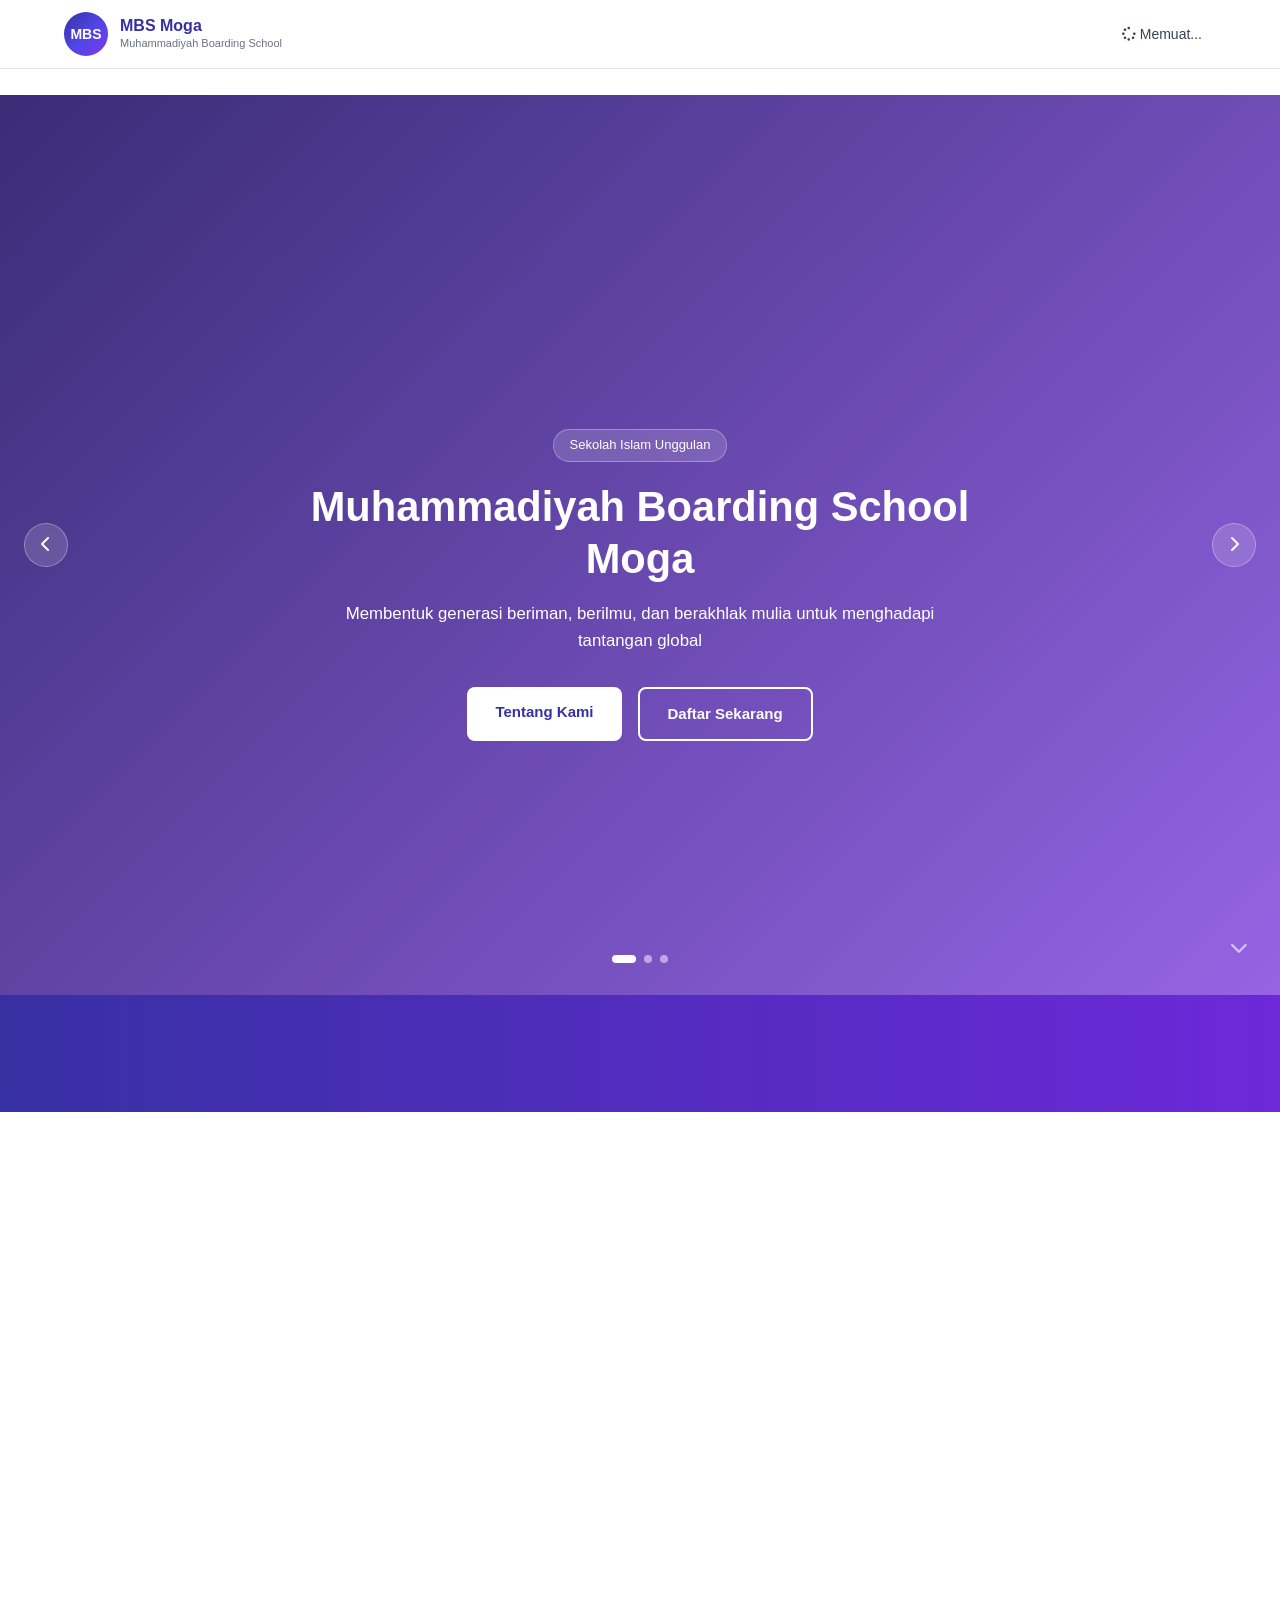
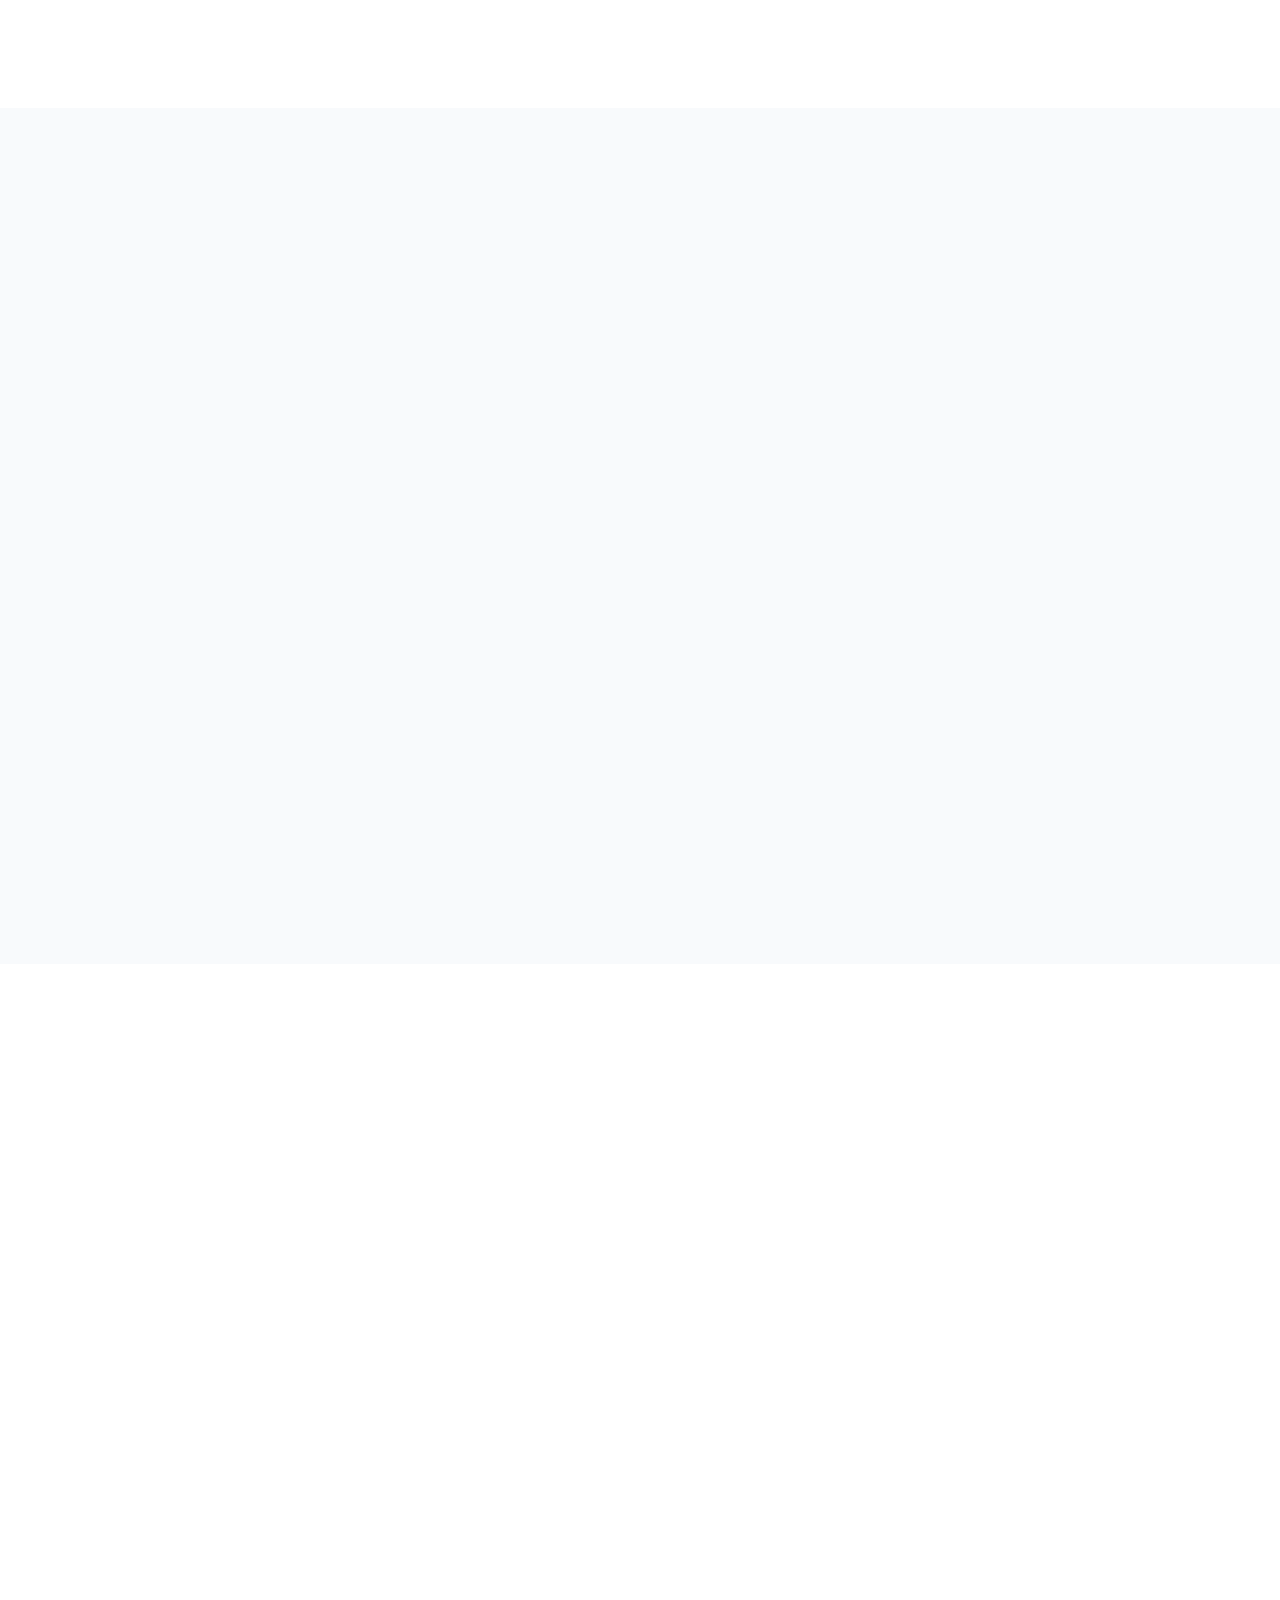
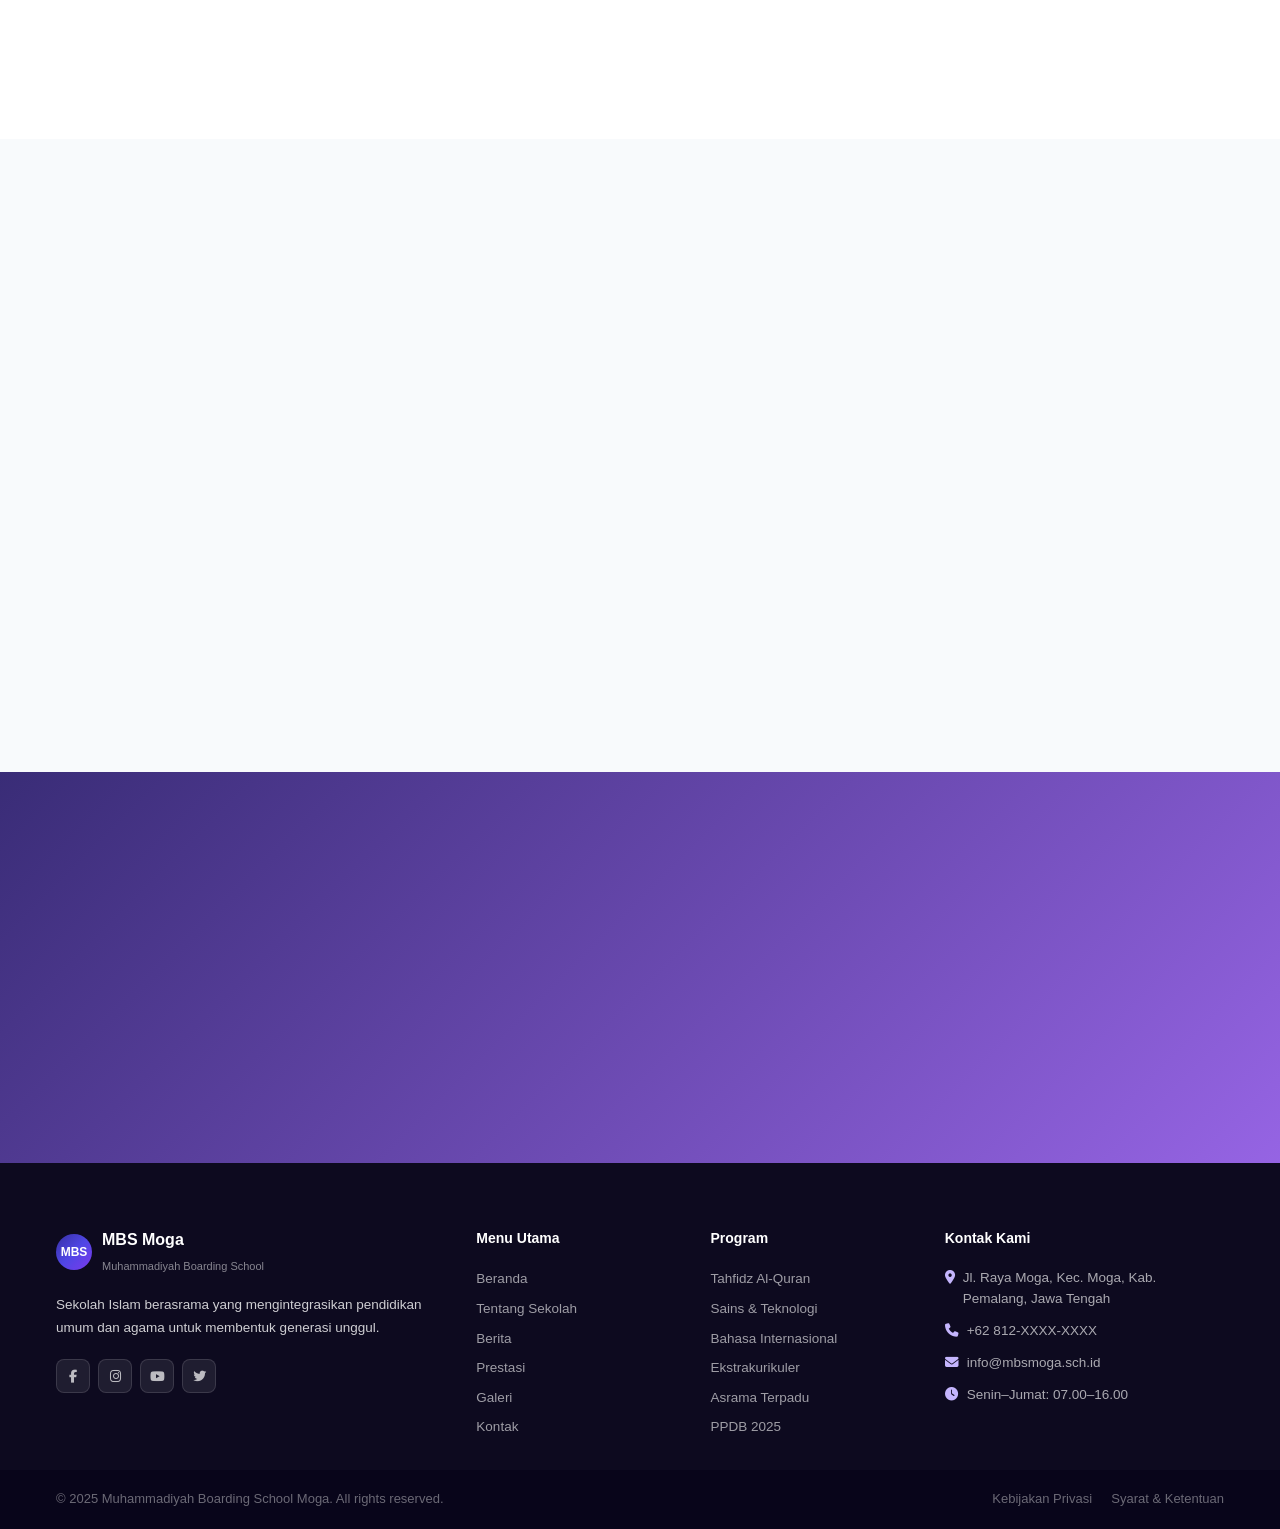
==== commit 15a7a061: "navbar dinamis firebase" ====
--- a/index.html
+++ b/index.html
@@ -8,24 +8,8 @@
   <link rel="stylesheet" href="https://cdnjs.cloudflare.com/ajax/libs/font-awesome/6.5.0/css/all.min.css"/>
 </head>
 <body>
-
-<!-- TOPBAR -->
-<div class="topbar">
-  <div class="topbar-inner">
-    <div class="topbar-left">
-      <span><i class="fa fa-map-marker-alt"></i> Jl. Raya Moga, Kab. Pemalang, Jawa Tengah</span>
-      <span><i class="fa fa-phone"></i> +62 812-XXXX-XXXX</span>
-    </div>
-    <div class="topbar-right">
-      <a href="#"><i class="fab fa-facebook-f"></i></a>
-      <a href="#"><i class="fab fa-instagram"></i></a>
-      <a href="#"><i class="fab fa-youtube"></i></a>
-      <a href="#"><i class="fab fa-twitter"></i></a>
-    </div>
-  </div>
-</div>
-
-<!-- NAVBAR -->
+<!-- TOPBAR & NAVBAR - Dimuat otomatis dari Firebase -->
+<div id="topbar-placeholder"></div>
 <nav class="navbar" id="navbar">
   <div class="nav-inner">
     <a href="index.html" class="nav-logo">
@@ -36,43 +20,59 @@
       </div>
     </a>
     <ul class="nav-menu" id="navMenu">
-      <li><a href="index.html" class="active">Beranda</a></li>
-      <li class="has-dropdown">
-        <a href="tentang.html">Tentang <i class="fa fa-chevron-down"></i></a>
-        <ul class="dropdown">
-          <li><a href="tentang.html">Tentang Sekolah</a></li>
-          <li><a href="tentang.html#visi">Visi & Misi</a></li>
-          <li><a href="tentang.html#fasilitas">Fasilitas</a></li>
-        </ul>
-      </li>
-      <li><a href="berita.html">Berita</a></li>
-      <li class="has-dropdown">
-        <a href="prestasi.html">Aktivitas <i class="fa fa-chevron-down"></i></a>
-        <ul class="dropdown">
-          <li><a href="prestasi.html">Prestasi</a></li>
-          <li><a href="galeri.html">Galeri</a></li>
-          <li><a href="ekskul.html">Ekstrakurikuler</a></li>
-        </ul>
-      </li>
-      <li><a href="kontak.html">Kontak</a></li>
-      <li><a href="ppdb.html" class="nav-cta">PPDB 2025</a></li>
+      <li><a href="index.html"><i class="fa fa-spinner fa-spin"></i> Memuat...</a></li>
     </ul>
     <button class="hamburger" id="hamburger"><i class="fa fa-bars"></i></button>
   </div>
 </nav>
 
-<!-- HERO -->
+
+    <div class="topbar-right">
+      <a href="#"><i class="fab fa-facebook-f"></i></a>
+      <a href="#"><i class="fab fa-instagram"></i></a>
+      <a href="#"><i class="fab fa-youtube"></i></a>
+      <a href="#"><i class="fab fa-twitter"></i></a>
+    </div>
+  </div>
+</div>
+
+<!-- HERO SLIDER -->
 <section class="hero">
   <div class="hero-slides" id="heroSlides">
-    <div class="hero-slide active" style="background-image:url('https://images.unsplash.com/photo-1580582932707-520aed937b7b?w=1600&q=80')"><div class="hero-overlay"></div></div>
-    <div class="hero-slide" style="background-image:url('https://images.unsplash.com/photo-1523050854058-8df90110c9f1?w=1600&q=80')"><div class="hero-overlay"></div></div>
-    <div class="hero-slide" style="background-image:url('https://images.unsplash.com/photo-1509062522246-3755977927d7?w=1600&q=80')"><div class="hero-overlay"></div></div>
-  </div>
-  <div class="hero-text" id="heroText">
-    <span class="hero-tag" id="heroTag"></span>
-    <h1 id="heroTitle"><span id="typedTitle"></span><span class="hero-cursor" id="heroCursor">|</span></h1>
-    <p class="hero-desc" id="heroDesc"></p>
-    <div class="hero-btns" id="heroBtns"></div>
+    <div class="hero-slide active" style="background-image:url('https://images.unsplash.com/photo-1580582932707-520aed937b7b?w=1600&q=80')">
+      <div class="hero-overlay"></div>
+      <div class="hero-text">
+        <span class="hero-tag">Sekolah Islam Unggulan</span>
+        <h1>Muhammadiyah Boarding School Moga</h1>
+        <p>Membentuk generasi beriman, berilmu, dan berakhlak mulia untuk menghadapi tantangan global</p>
+        <div class="hero-btns">
+          <a href="tentang.html" class="btn-white">Tentang Kami</a>
+          <a href="ppdb.html" class="btn-outline-white">Daftar Sekarang</a>
+        </div>
+      </div>
+    </div>
+    <div class="hero-slide" style="background-image:url('https://images.unsplash.com/photo-1523050854058-8df90110c9f1?w=1600&q=80')">
+      <div class="hero-overlay"></div>
+      <div class="hero-text">
+        <span class="hero-tag">Tahfidz Al-Quran</span>
+        <h1>Hafalan Quran Terstruktur & Intensif</h1>
+        <p>Target minimal 5 juz dengan bimbingan ustadz berpengalaman dan metode pembelajaran modern</p>
+        <div class="hero-btns">
+          <a href="tentang.html" class="btn-white">Selengkapnya</a>
+        </div>
+      </div>
+    </div>
+    <div class="hero-slide" style="background-image:url('https://images.unsplash.com/photo-1509062522246-3755977927d7?w=1600&q=80')">
+      <div class="hero-overlay"></div>
+      <div class="hero-text">
+        <span class="hero-tag">Prestasi Gemilang</span>
+        <h1>50+ Prestasi Akademik & Non-Akademik</h1>
+        <p>Siswa MBS Moga terus menorehkan prestasi di tingkat kabupaten, provinsi, hingga nasional</p>
+        <div class="hero-btns">
+          <a href="prestasi.html" class="btn-white">Lihat Prestasi</a>
+        </div>
+      </div>
+    </div>
   </div>
   <button class="hero-prev" id="heroPrev"><i class="fa fa-chevron-left"></i></button>
   <button class="hero-next" id="heroNext"><i class="fa fa-chevron-right"></i></button>
@@ -80,18 +80,33 @@
   <div class="hero-scroll"><i class="fa fa-chevron-down"></i></div>
 </section>
 
-<!-- STATS -->
+<!-- STATS BAR -->
 <div class="statsbar">
   <div class="statsbar-inner">
-    <div class="stat-item fade-in"><i class="fa fa-users"></i><div><span class="stat-num" data-target="500">0</span><span>+</span><p>Siswa Aktif</p></div></div>
-    <div class="stat-item fade-in"><i class="fa fa-chalkboard-teacher"></i><div><span class="stat-num" data-target="40">0</span><span>+</span><p>Guru & Staff</p></div></div>
-    <div class="stat-item fade-in"><i class="fa fa-trophy"></i><div><span class="stat-num" data-target="50">0</span><span>+</span><p>Prestasi</p></div></div>
-    <div class="stat-item fade-in"><i class="fa fa-building"></i><div><span class="stat-num" data-target="10">0</span><span>+</span><p>Tahun Berdiri</p></div></div>
-    <div class="stat-item fade-in"><i class="fa fa-quran"></i><div><span class="stat-num" data-target="200">0</span><span>+</span><p>Alumni Hafidz</p></div></div>
+    <div class="stat-item fade-in">
+      <i class="fa fa-users"></i>
+      <div><span class="stat-num" data-target="500">0</span><span>+</span><p>Siswa Aktif</p></div>
+    </div>
+    <div class="stat-item fade-in">
+      <i class="fa fa-chalkboard-teacher"></i>
+      <div><span class="stat-num" data-target="40">0</span><span>+</span><p>Guru & Staff</p></div>
+    </div>
+    <div class="stat-item fade-in">
+      <i class="fa fa-trophy"></i>
+      <div><span class="stat-num" data-target="50">0</span><span>+</span><p>Prestasi</p></div>
+    </div>
+    <div class="stat-item fade-in">
+      <i class="fa fa-building"></i>
+      <div><span class="stat-num" data-target="10">0</span><span>+</span><p>Tahun Berdiri</p></div>
+    </div>
+    <div class="stat-item fade-in">
+      <i class="fa fa-quran"></i>
+      <div><span class="stat-num" data-target="200">0</span><span>+</span><p>Alumni Hafidz</p></div>
+    </div>
   </div>
 </div>
 
-<!-- TENTANG -->
+<!-- TENTANG SINGKAT -->
 <section class="section">
   <div class="container">
     <div class="about-wrap">
@@ -116,7 +131,7 @@
   </div>
 </section>
 
-<!-- PROGRAM -->
+<!-- PROGRAM UNGGULAN -->
 <section class="section section-gray">
   <div class="container">
     <div class="section-header fade-in">
@@ -125,17 +140,47 @@
       <p class="section-desc">Program pendidikan terpadu untuk mengembangkan potensi siswa secara menyeluruh</p>
     </div>
     <div class="program-grid">
-      <div class="program-card fade-in"><div class="pc-icon blue"><i class="fa fa-book-open"></i></div><h3>Tahfidz Al-Quran</h3><p>Program hafalan Al-Quran terstruktur dengan target minimal 5 juz.</p><a href="tentang.html" class="pc-link">Selengkapnya <i class="fa fa-arrow-right"></i></a></div>
-      <div class="program-card fade-in"><div class="pc-icon green"><i class="fa fa-flask"></i></div><h3>Sains & Teknologi</h3><p>Pembelajaran berbasis riset, praktikum, dan teknologi terkini.</p><a href="tentang.html" class="pc-link">Selengkapnya <i class="fa fa-arrow-right"></i></a></div>
-      <div class="program-card fade-in"><div class="pc-icon yellow"><i class="fa fa-language"></i></div><h3>Bahasa Internasional</h3><p>Bahasa Arab dan Inggris sebagai bahasa komunikasi sehari-hari.</p><a href="tentang.html" class="pc-link">Selengkapnya <i class="fa fa-arrow-right"></i></a></div>
-      <div class="program-card fade-in"><div class="pc-icon red"><i class="fa fa-futbol"></i></div><h3>Ekstrakurikuler</h3><p>Lebih dari 20 pilihan ekskul untuk mengembangkan bakat siswa.</p><a href="ekskul.html" class="pc-link">Selengkapnya <i class="fa fa-arrow-right"></i></a></div>
-      <div class="program-card fade-in"><div class="pc-icon purple"><i class="fa fa-users-cog"></i></div><h3>Kepemimpinan</h3><p>Pembentukan jiwa pemimpin melalui organisasi dan kegiatan sosial.</p><a href="tentang.html" class="pc-link">Selengkapnya <i class="fa fa-arrow-right"></i></a></div>
-      <div class="program-card fade-in"><div class="pc-icon orange"><i class="fa fa-home"></i></div><h3>Asrama Terpadu</h3><p>Fasilitas asrama nyaman dengan pembinaan karakter 24 jam.</p><a href="tentang.html" class="pc-link">Selengkapnya <i class="fa fa-arrow-right"></i></a></div>
-    </div>
-  </div>
-</section>
-
-<!-- BERITA -->
+      <div class="program-card fade-in">
+        <div class="pc-icon blue"><i class="fa fa-book-open"></i></div>
+        <h3>Tahfidz Al-Quran</h3>
+        <p>Program hafalan Al-Quran terstruktur dengan target minimal 5 juz.</p>
+        <a href="tentang.html" class="pc-link">Selengkapnya <i class="fa fa-arrow-right"></i></a>
+      </div>
+      <div class="program-card fade-in">
+        <div class="pc-icon green"><i class="fa fa-flask"></i></div>
+        <h3>Sains & Teknologi</h3>
+        <p>Pembelajaran berbasis riset, praktikum, dan teknologi terkini.</p>
+        <a href="tentang.html" class="pc-link">Selengkapnya <i class="fa fa-arrow-right"></i></a>
+      </div>
+      <div class="program-card fade-in">
+        <div class="pc-icon yellow"><i class="fa fa-language"></i></div>
+        <h3>Bahasa Internasional</h3>
+        <p>Bahasa Arab dan Inggris sebagai bahasa komunikasi sehari-hari.</p>
+        <a href="tentang.html" class="pc-link">Selengkapnya <i class="fa fa-arrow-right"></i></a>
+      </div>
+      <div class="program-card fade-in">
+        <div class="pc-icon red"><i class="fa fa-futbol"></i></div>
+        <h3>Ekstrakurikuler</h3>
+        <p>Lebih dari 20 pilihan ekskul untuk mengembangkan bakat siswa.</p>
+        <a href="ekskul.html" class="pc-link">Selengkapnya <i class="fa fa-arrow-right"></i></a>
+      </div>
+      <div class="program-card fade-in">
+        <div class="pc-icon purple"><i class="fa fa-users-cog"></i></div>
+        <h3>Kepemimpinan</h3>
+        <p>Pembentukan jiwa pemimpin melalui organisasi dan kegiatan sosial.</p>
+        <a href="tentang.html" class="pc-link">Selengkapnya <i class="fa fa-arrow-right"></i></a>
+      </div>
+      <div class="program-card fade-in">
+        <div class="pc-icon orange"><i class="fa fa-home"></i></div>
+        <h3>Asrama Terpadu</h3>
+        <p>Fasilitas asrama nyaman dengan pembinaan karakter 24 jam.</p>
+        <a href="tentang.html" class="pc-link">Selengkapnya <i class="fa fa-arrow-right"></i></a>
+      </div>
+    </div>
+  </div>
+</section>
+
+<!-- BERITA TERBARU -->
 <section class="section">
   <div class="container">
     <div class="section-header fade-in">
@@ -143,15 +188,47 @@
       <h2 class="section-heading">Berita Terbaru</h2>
     </div>
     <div class="berita-grid">
-      <div class="berita-card fade-in"><div class="berita-img" style="background-image:url('https://images.unsplash.com/photo-1427504494785-3a9ca7044f45?w=600&q=80')"><span class="berita-cat">Pengumuman</span></div><div class="berita-body"><div class="berita-date"><i class="fa fa-calendar"></i> 05 Juni 2025</div><h4>Penerimaan Peserta Didik Baru 2025/2026</h4><p>Pendaftaran resmi dibuka mulai Juni hingga Agustus 2025. Kuota terbatas.</p><a href="berita.html" class="berita-link">Baca Selengkapnya <i class="fa fa-arrow-right"></i></a></div></div>
-      <div class="berita-card fade-in"><div class="berita-img" style="background-image:url('https://images.unsplash.com/photo-1546410531-bb4caa6b424d?w=600&q=80')"><span class="berita-cat">Prestasi</span></div><div class="berita-body"><div class="berita-date"><i class="fa fa-calendar"></i> 01 Juni 2025</div><h4>Juara 1 Olimpiade Sains Kabupaten Pemalang</h4><p>Siswa MBS Moga raih juara pertama bidang Matematika tingkat kabupaten.</p><a href="berita.html" class="berita-link">Baca Selengkapnya <i class="fa fa-arrow-right"></i></a></div></div>
-      <div class="berita-card fade-in"><div class="berita-img" style="background-image:url('https://images.unsplash.com/photo-1532012197267-da84d127e765?w=600&q=80')"><span class="berita-cat">Kegiatan</span></div><div class="berita-body"><div class="berita-date"><i class="fa fa-calendar"></i> 20 Mei 2025</div><h4>Wisuda Tahfidz Angkatan ke-7</h4><p>50 siswa berhasil menyelesaikan hafalan 30 juz Al-Quran.</p><a href="berita.html" class="berita-link">Baca Selengkapnya <i class="fa fa-arrow-right"></i></a></div></div>
-    </div>
-    <div class="text-center fade-in" style="margin-top:2rem"><a href="berita.html" class="btn-blue-outline">Lihat Semua Berita <i class="fa fa-arrow-right"></i></a></div>
-  </div>
-</section>
-
-<!-- PRESTASI -->
+      <div class="berita-card fade-in">
+        <div class="berita-img" style="background-image:url('https://images.unsplash.com/photo-1427504494785-3a9ca7044f45?w=600&q=80')">
+          <span class="berita-cat">Pengumuman</span>
+        </div>
+        <div class="berita-body">
+          <div class="berita-date"><i class="fa fa-calendar"></i> 05 Juni 2025</div>
+          <h4>Penerimaan Peserta Didik Baru 2025/2026</h4>
+          <p>Pendaftaran resmi dibuka mulai Juni hingga Agustus 2025. Kuota terbatas.</p>
+          <a href="berita.html" class="berita-link">Baca Selengkapnya <i class="fa fa-arrow-right"></i></a>
+        </div>
+      </div>
+      <div class="berita-card fade-in">
+        <div class="berita-img" style="background-image:url('https://images.unsplash.com/photo-1546410531-bb4caa6b424d?w=600&q=80')">
+          <span class="berita-cat">Prestasi</span>
+        </div>
+        <div class="berita-body">
+          <div class="berita-date"><i class="fa fa-calendar"></i> 01 Juni 2025</div>
+          <h4>Juara 1 Olimpiade Sains Kabupaten Pemalang</h4>
+          <p>Siswa MBS Moga raih juara pertama bidang Matematika tingkat kabupaten.</p>
+          <a href="berita.html" class="berita-link">Baca Selengkapnya <i class="fa fa-arrow-right"></i></a>
+        </div>
+      </div>
+      <div class="berita-card fade-in">
+        <div class="berita-img" style="background-image:url('https://images.unsplash.com/photo-1532012197267-da84d127e765?w=600&q=80')">
+          <span class="berita-cat">Kegiatan</span>
+        </div>
+        <div class="berita-body">
+          <div class="berita-date"><i class="fa fa-calendar"></i> 20 Mei 2025</div>
+          <h4>Wisuda Tahfidz Angkatan ke-7</h4>
+          <p>50 siswa berhasil menyelesaikan hafalan 30 juz Al-Quran.</p>
+          <a href="berita.html" class="berita-link">Baca Selengkapnya <i class="fa fa-arrow-right"></i></a>
+        </div>
+      </div>
+    </div>
+    <div class="text-center fade-in" style="margin-top:2rem">
+      <a href="berita.html" class="btn-blue-outline">Lihat Semua Berita <i class="fa fa-arrow-right"></i></a>
+    </div>
+  </div>
+</section>
+
+<!-- PRESTASI HIGHLIGHT -->
 <section class="section section-gray">
   <div class="container">
     <div class="section-header fade-in">
@@ -159,16 +236,46 @@
       <h2 class="section-heading">Prestasi Terkini</h2>
     </div>
     <div class="prestasi-grid">
-      <div class="prestasi-card fade-in gold"><div class="prestasi-medal"><i class="fa fa-medal"></i></div><div class="prestasi-info"><span class="prestasi-level">Kabupaten</span><h4>Juara 1 Olimpiade Matematika</h4><p>Kabupaten Pemalang 2025</p></div></div>
-      <div class="prestasi-card fade-in gold"><div class="prestasi-medal"><i class="fa fa-medal"></i></div><div class="prestasi-info"><span class="prestasi-level">Provinsi</span><h4>Juara 2 Lomba Pidato Bahasa Arab</h4><p>Jawa Tengah 2024</p></div></div>
-      <div class="prestasi-card fade-in silver"><div class="prestasi-medal"><i class="fa fa-medal"></i></div><div class="prestasi-info"><span class="prestasi-level">Nasional</span><h4>Finalis Kompetisi Sains Madrasah</h4><p>Tingkat Nasional 2024</p></div></div>
-      <div class="prestasi-card fade-in gold"><div class="prestasi-medal"><i class="fa fa-medal"></i></div><div class="prestasi-info"><span class="prestasi-level">Kabupaten</span><h4>Juara 1 MTQ Tingkat Kabupaten</h4><p>Kabupaten Pemalang 2025</p></div></div>
-    </div>
-    <div class="text-center fade-in" style="margin-top:2rem"><a href="prestasi.html" class="btn-blue-outline">Lihat Semua Prestasi <i class="fa fa-arrow-right"></i></a></div>
-  </div>
-</section>
-
-<!-- CTA -->
+      <div class="prestasi-card fade-in gold">
+        <div class="prestasi-medal"><i class="fa fa-medal"></i></div>
+        <div class="prestasi-info">
+          <span class="prestasi-level">Kabupaten</span>
+          <h4>Juara 1 Olimpiade Matematika</h4>
+          <p>Kabupaten Pemalang 2025</p>
+        </div>
+      </div>
+      <div class="prestasi-card fade-in gold">
+        <div class="prestasi-medal"><i class="fa fa-medal"></i></div>
+        <div class="prestasi-info">
+          <span class="prestasi-level">Provinsi</span>
+          <h4>Juara 2 Lomba Pidato Bahasa Arab</h4>
+          <p>Jawa Tengah 2024</p>
+        </div>
+      </div>
+      <div class="prestasi-card fade-in silver">
+        <div class="prestasi-medal"><i class="fa fa-medal"></i></div>
+        <div class="prestasi-info">
+          <span class="prestasi-level">Nasional</span>
+          <h4>Finalis Kompetisi Sains Madrasah</h4>
+          <p>Tingkat Nasional 2024</p>
+        </div>
+      </div>
+      <div class="prestasi-card fade-in gold">
+        <div class="prestasi-medal"><i class="fa fa-medal"></i></div>
+        <div class="prestasi-info">
+          <span class="prestasi-level">Kabupaten</span>
+          <h4>Juara 1 MTQ Tingkat Kabupaten</h4>
+          <p>Kabupaten Pemalang 2025</p>
+        </div>
+      </div>
+    </div>
+    <div class="text-center fade-in" style="margin-top:2rem">
+      <a href="prestasi.html" class="btn-blue-outline">Lihat Semua Prestasi <i class="fa fa-arrow-right"></i></a>
+    </div>
+  </div>
+</section>
+
+<!-- CTA PPDB -->
 <section class="cta-section">
   <div class="cta-overlay"></div>
   <div class="cta-content fade-in">
@@ -188,20 +295,65 @@
     <div class="container">
       <div class="footer-grid">
         <div class="footer-col">
-          <div class="footer-logo"><div class="logo-circle small">MBS</div><div><span>MBS Moga</span><small>Muhammadiyah Boarding School</small></div></div>
+          <div class="footer-logo">
+            <div class="logo-circle small">MBS</div>
+            <div><span>MBS Moga</span><small>Muhammadiyah Boarding School</small></div>
+          </div>
           <p>Sekolah Islam berasrama yang mengintegrasikan pendidikan umum dan agama untuk membentuk generasi unggul.</p>
-          <div class="footer-sosmed"><a href="#"><i class="fab fa-facebook-f"></i></a><a href="#"><i class="fab fa-instagram"></i></a><a href="#"><i class="fab fa-youtube"></i></a><a href="#"><i class="fab fa-twitter"></i></a></div>
-        </div>
-        <div class="footer-col"><h4>Menu Utama</h4><ul><li><a href="index.html">Beranda</a></li><li><a href="tentang.html">Tentang Sekolah</a></li><li><a href="berita.html">Berita</a></li><li><a href="prestasi.html">Prestasi</a></li><li><a href="galeri.html">Galeri</a></li><li><a href="kontak.html">Kontak</a></li></ul></div>
-        <div class="footer-col"><h4>Program</h4><ul><li><a href="tentang.html">Tahfidz Al-Quran</a></li><li><a href="tentang.html">Sains & Teknologi</a></li><li><a href="tentang.html">Bahasa Internasional</a></li><li><a href="ekskul.html">Ekstrakurikuler</a></li><li><a href="tentang.html">Asrama Terpadu</a></li><li><a href="ppdb.html">PPDB 2025</a></li></ul></div>
-        <div class="footer-col"><h4>Kontak Kami</h4><div class="footer-contact"><p><i class="fa fa-map-marker-alt"></i> Jl. Raya Moga, Kec. Moga, Kab. Pemalang, Jawa Tengah</p><p><i class="fa fa-phone"></i> +62 812-XXXX-XXXX</p><p><i class="fa fa-envelope"></i> info@mbsmoga.sch.id</p><p><i class="fa fa-clock"></i> Senin–Jumat: 07.00–16.00</p></div></div>
-      </div>
-    </div>
-  </div>
-  <div class="footer-bottom"><div class="container"><p>© 2025 Muhammadiyah Boarding School Moga. All rights reserved.</p><div class="footer-bottom-links"><a href="#">Kebijakan Privasi</a><a href="#">Syarat & Ketentuan</a></div></div></div>
+          <div class="footer-sosmed">
+            <a href="#"><i class="fab fa-facebook-f"></i></a>
+            <a href="#"><i class="fab fa-instagram"></i></a>
+            <a href="#"><i class="fab fa-youtube"></i></a>
+            <a href="#"><i class="fab fa-twitter"></i></a>
+          </div>
+        </div>
+        <div class="footer-col">
+          <h4>Menu Utama</h4>
+          <ul>
+            <li><a href="index.html">Beranda</a></li>
+            <li><a href="tentang.html">Tentang Sekolah</a></li>
+            <li><a href="berita.html">Berita</a></li>
+            <li><a href="prestasi.html">Prestasi</a></li>
+            <li><a href="galeri.html">Galeri</a></li>
+            <li><a href="kontak.html">Kontak</a></li>
+          </ul>
+        </div>
+        <div class="footer-col">
+          <h4>Program</h4>
+          <ul>
+            <li><a href="tentang.html">Tahfidz Al-Quran</a></li>
+            <li><a href="tentang.html">Sains & Teknologi</a></li>
+            <li><a href="tentang.html">Bahasa Internasional</a></li>
+            <li><a href="ekskul.html">Ekstrakurikuler</a></li>
+            <li><a href="tentang.html">Asrama Terpadu</a></li>
+            <li><a href="ppdb.html">PPDB 2025</a></li>
+          </ul>
+        </div>
+        <div class="footer-col">
+          <h4>Kontak Kami</h4>
+          <div class="footer-contact">
+            <p><i class="fa fa-map-marker-alt"></i> Jl. Raya Moga, Kec. Moga, Kab. Pemalang, Jawa Tengah</p>
+            <p><i class="fa fa-phone"></i> +62 812-XXXX-XXXX</p>
+            <p><i class="fa fa-envelope"></i> info@mbsmoga.sch.id</p>
+            <p><i class="fa fa-clock"></i> Senin–Jumat: 07.00–16.00</p>
+          </div>
+        </div>
+      </div>
+    </div>
+  </div>
+  <div class="footer-bottom">
+    <div class="container">
+      <p>© 2025 Muhammadiyah Boarding School Moga. All rights reserved.</p>
+      <div class="footer-bottom-links">
+        <a href="#">Kebijakan Privasi</a>
+        <a href="#">Syarat & Ketentuan</a>
+      </div>
+    </div>
+  </div>
 </footer>
 
 <div class="back-to-top" id="backToTop"><i class="fa fa-chevron-up"></i></div>
 <script src="js/script.js"></script>
+  <script type="module" src="js/navbar.js"></script>
 </body>
 </html>
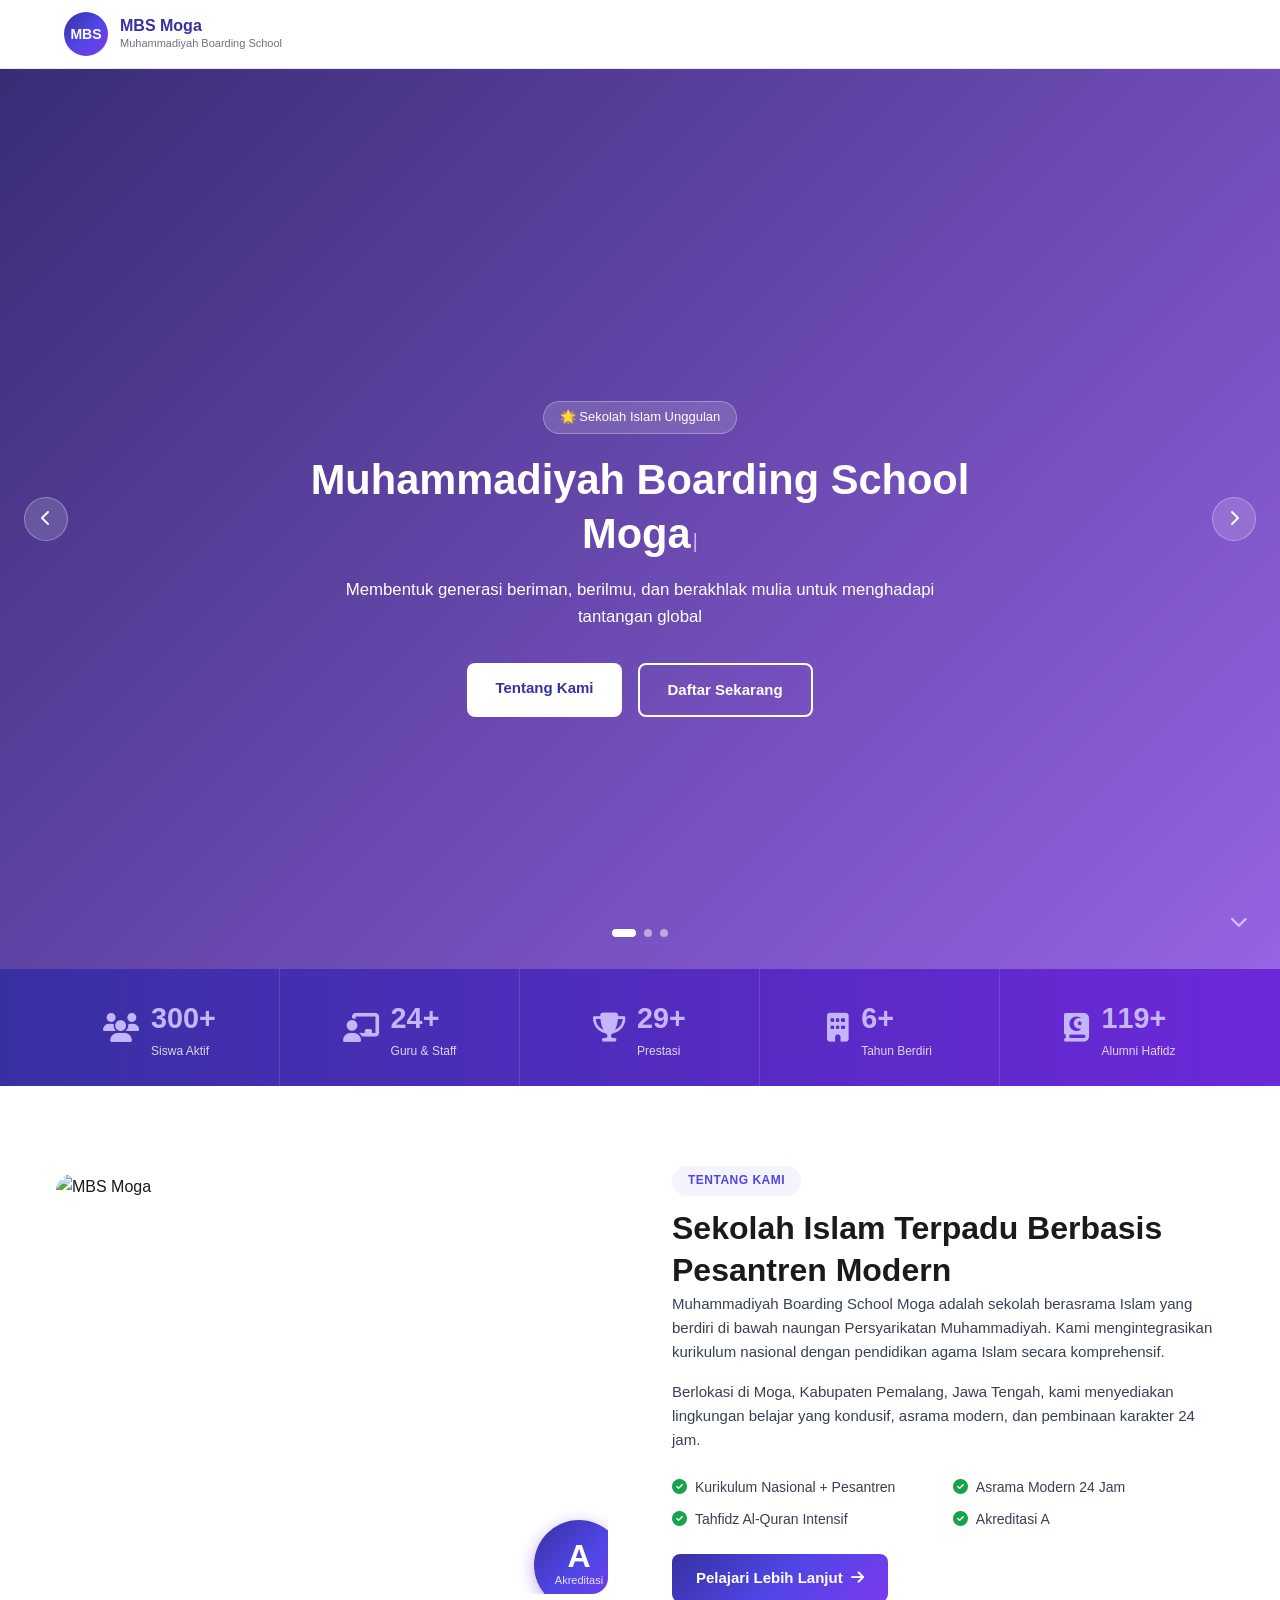
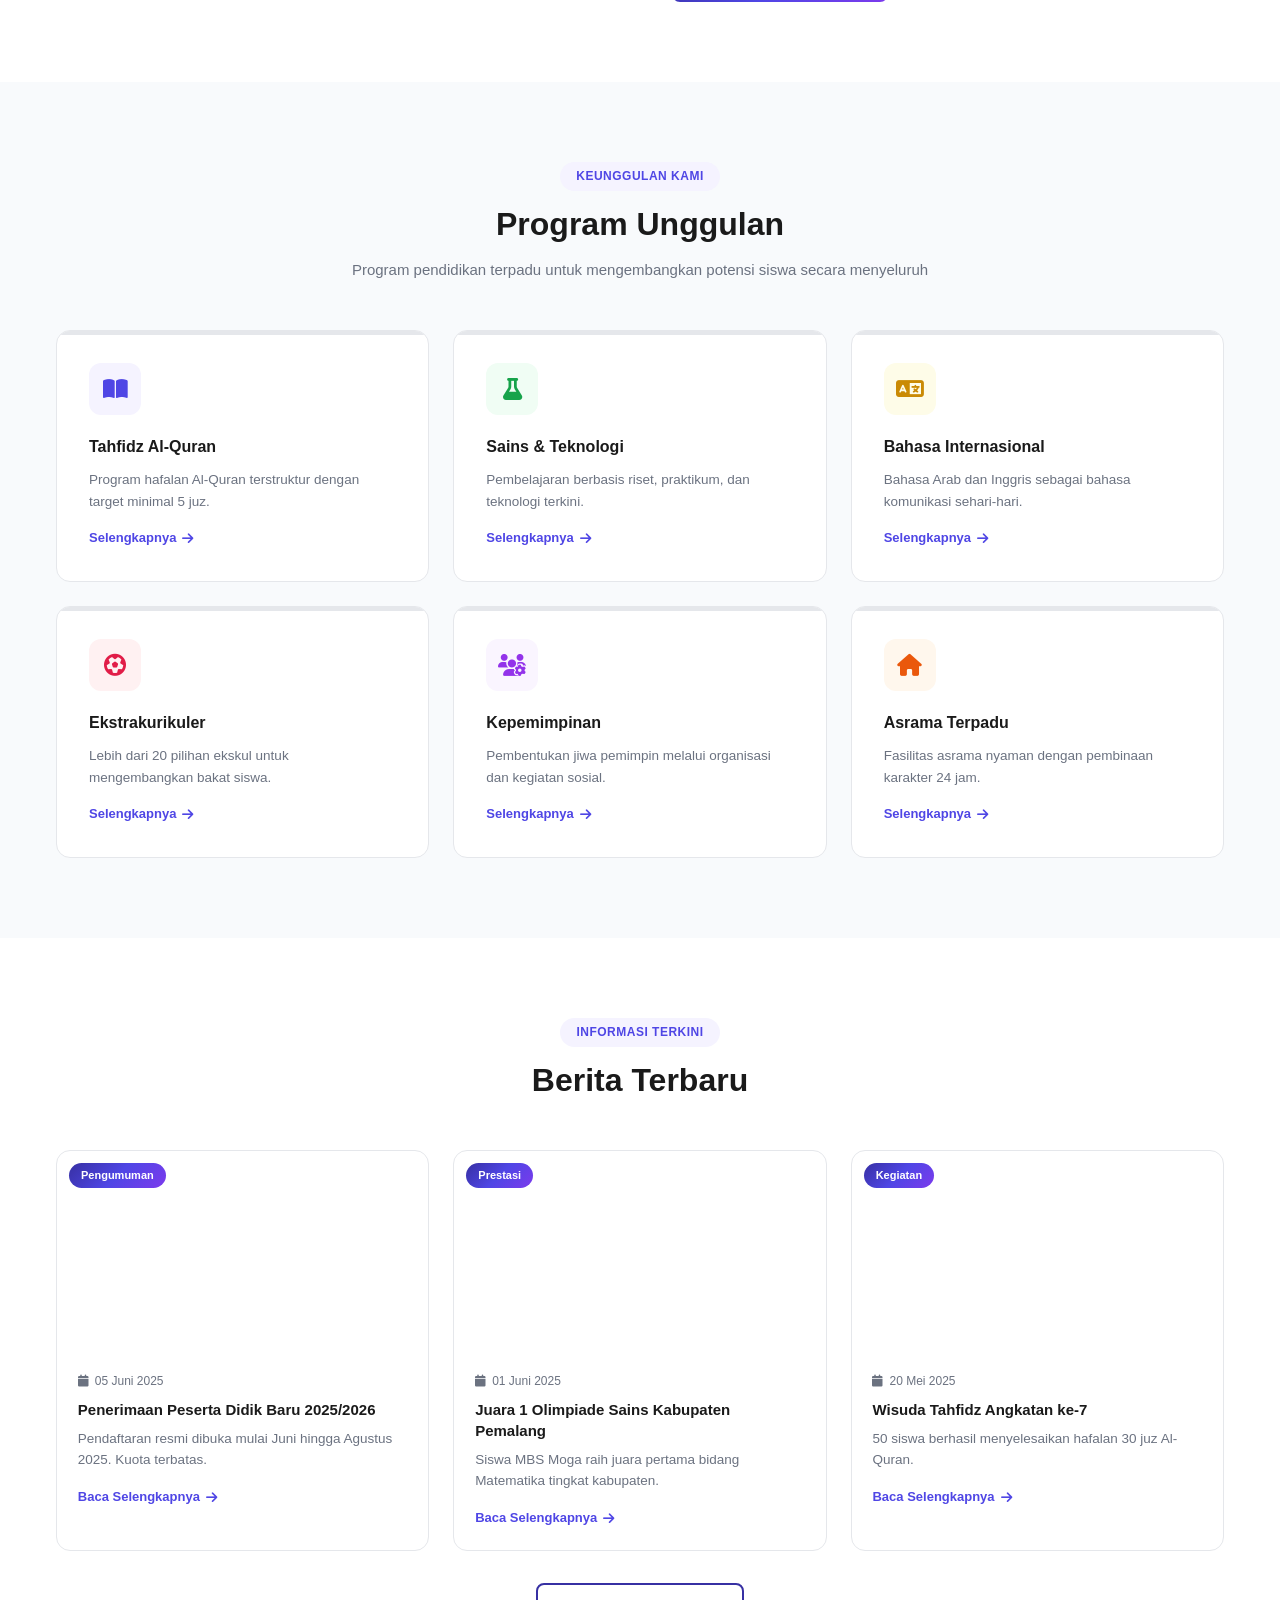
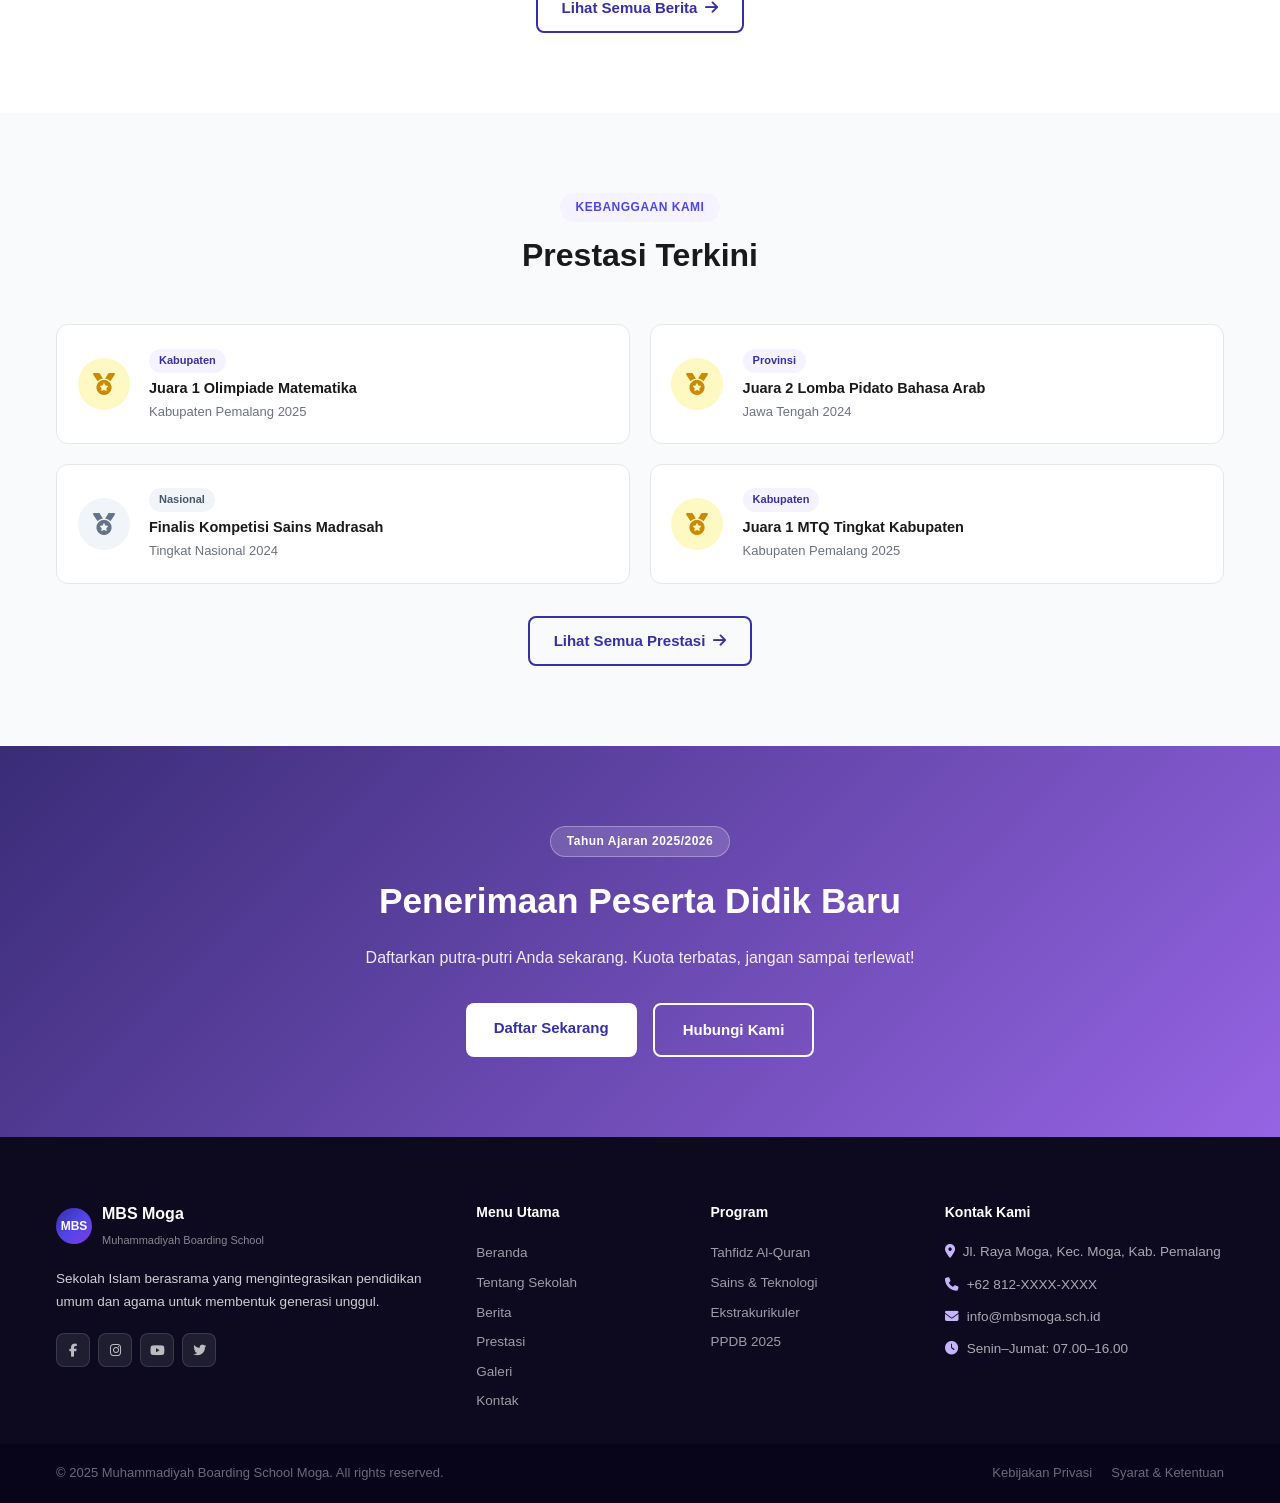
==== commit caf9868c: "fix index.html" ====
--- a/index.html
+++ b/index.html
@@ -8,7 +8,8 @@
   <link rel="stylesheet" href="https://cdnjs.cloudflare.com/ajax/libs/font-awesome/6.5.0/css/all.min.css"/>
 </head>
 <body>
-<!-- TOPBAR & NAVBAR - Dimuat otomatis dari Firebase -->
+
+<!-- TOPBAR & NAVBAR - Dimuat dari Firebase -->
 <div id="topbar-placeholder"></div>
 <nav class="navbar" id="navbar">
   <div class="nav-inner">
@@ -19,60 +20,23 @@
         <span class="logo-sub">Muhammadiyah Boarding School</span>
       </div>
     </a>
-    <ul class="nav-menu" id="navMenu">
-      <li><a href="index.html"><i class="fa fa-spinner fa-spin"></i> Memuat...</a></li>
-    </ul>
+    <ul class="nav-menu" id="navMenu"></ul>
     <button class="hamburger" id="hamburger"><i class="fa fa-bars"></i></button>
   </div>
 </nav>
 
-
-    <div class="topbar-right">
-      <a href="#"><i class="fab fa-facebook-f"></i></a>
-      <a href="#"><i class="fab fa-instagram"></i></a>
-      <a href="#"><i class="fab fa-youtube"></i></a>
-      <a href="#"><i class="fab fa-twitter"></i></a>
-    </div>
-  </div>
-</div>
-
-<!-- HERO SLIDER -->
+<!-- HERO -->
 <section class="hero">
   <div class="hero-slides" id="heroSlides">
-    <div class="hero-slide active" style="background-image:url('https://images.unsplash.com/photo-1580582932707-520aed937b7b?w=1600&q=80')">
-      <div class="hero-overlay"></div>
-      <div class="hero-text">
-        <span class="hero-tag">Sekolah Islam Unggulan</span>
-        <h1>Muhammadiyah Boarding School Moga</h1>
-        <p>Membentuk generasi beriman, berilmu, dan berakhlak mulia untuk menghadapi tantangan global</p>
-        <div class="hero-btns">
-          <a href="tentang.html" class="btn-white">Tentang Kami</a>
-          <a href="ppdb.html" class="btn-outline-white">Daftar Sekarang</a>
-        </div>
-      </div>
-    </div>
-    <div class="hero-slide" style="background-image:url('https://images.unsplash.com/photo-1523050854058-8df90110c9f1?w=1600&q=80')">
-      <div class="hero-overlay"></div>
-      <div class="hero-text">
-        <span class="hero-tag">Tahfidz Al-Quran</span>
-        <h1>Hafalan Quran Terstruktur & Intensif</h1>
-        <p>Target minimal 5 juz dengan bimbingan ustadz berpengalaman dan metode pembelajaran modern</p>
-        <div class="hero-btns">
-          <a href="tentang.html" class="btn-white">Selengkapnya</a>
-        </div>
-      </div>
-    </div>
-    <div class="hero-slide" style="background-image:url('https://images.unsplash.com/photo-1509062522246-3755977927d7?w=1600&q=80')">
-      <div class="hero-overlay"></div>
-      <div class="hero-text">
-        <span class="hero-tag">Prestasi Gemilang</span>
-        <h1>50+ Prestasi Akademik & Non-Akademik</h1>
-        <p>Siswa MBS Moga terus menorehkan prestasi di tingkat kabupaten, provinsi, hingga nasional</p>
-        <div class="hero-btns">
-          <a href="prestasi.html" class="btn-white">Lihat Prestasi</a>
-        </div>
-      </div>
-    </div>
+    <div class="hero-slide active" style="background-image:url('https://images.unsplash.com/photo-1580582932707-520aed937b7b?w=1600&q=80')"><div class="hero-overlay"></div></div>
+    <div class="hero-slide" style="background-image:url('https://images.unsplash.com/photo-1523050854058-8df90110c9f1?w=1600&q=80')"><div class="hero-overlay"></div></div>
+    <div class="hero-slide" style="background-image:url('https://images.unsplash.com/photo-1509062522246-3755977927d7?w=1600&q=80')"><div class="hero-overlay"></div></div>
+  </div>
+  <div class="hero-text">
+    <span class="hero-tag" id="heroTag"></span>
+    <h1 id="heroTitle"><span id="typedTitle"></span><span class="hero-cursor" id="heroCursor">|</span></h1>
+    <p class="hero-desc" id="heroDesc"></p>
+    <div class="hero-btns" id="heroBtns"></div>
   </div>
   <button class="hero-prev" id="heroPrev"><i class="fa fa-chevron-left"></i></button>
   <button class="hero-next" id="heroNext"><i class="fa fa-chevron-right"></i></button>
@@ -80,33 +44,18 @@
   <div class="hero-scroll"><i class="fa fa-chevron-down"></i></div>
 </section>
 
-<!-- STATS BAR -->
+<!-- STATS -->
 <div class="statsbar">
   <div class="statsbar-inner">
-    <div class="stat-item fade-in">
-      <i class="fa fa-users"></i>
-      <div><span class="stat-num" data-target="500">0</span><span>+</span><p>Siswa Aktif</p></div>
-    </div>
-    <div class="stat-item fade-in">
-      <i class="fa fa-chalkboard-teacher"></i>
-      <div><span class="stat-num" data-target="40">0</span><span>+</span><p>Guru & Staff</p></div>
-    </div>
-    <div class="stat-item fade-in">
-      <i class="fa fa-trophy"></i>
-      <div><span class="stat-num" data-target="50">0</span><span>+</span><p>Prestasi</p></div>
-    </div>
-    <div class="stat-item fade-in">
-      <i class="fa fa-building"></i>
-      <div><span class="stat-num" data-target="10">0</span><span>+</span><p>Tahun Berdiri</p></div>
-    </div>
-    <div class="stat-item fade-in">
-      <i class="fa fa-quran"></i>
-      <div><span class="stat-num" data-target="200">0</span><span>+</span><p>Alumni Hafidz</p></div>
-    </div>
+    <div class="stat-item fade-in"><i class="fa fa-users"></i><div><span class="stat-num" data-target="500">0</span><span>+</span><p>Siswa Aktif</p></div></div>
+    <div class="stat-item fade-in"><i class="fa fa-chalkboard-teacher"></i><div><span class="stat-num" data-target="40">0</span><span>+</span><p>Guru & Staff</p></div></div>
+    <div class="stat-item fade-in"><i class="fa fa-trophy"></i><div><span class="stat-num" data-target="50">0</span><span>+</span><p>Prestasi</p></div></div>
+    <div class="stat-item fade-in"><i class="fa fa-building"></i><div><span class="stat-num" data-target="10">0</span><span>+</span><p>Tahun Berdiri</p></div></div>
+    <div class="stat-item fade-in"><i class="fa fa-quran"></i><div><span class="stat-num" data-target="200">0</span><span>+</span><p>Alumni Hafidz</p></div></div>
   </div>
 </div>
 
-<!-- TENTANG SINGKAT -->
+<!-- TENTANG -->
 <section class="section">
   <div class="container">
     <div class="about-wrap">
@@ -131,7 +80,7 @@
   </div>
 </section>
 
-<!-- PROGRAM UNGGULAN -->
+<!-- PROGRAM -->
 <section class="section section-gray">
   <div class="container">
     <div class="section-header fade-in">
@@ -140,47 +89,17 @@
       <p class="section-desc">Program pendidikan terpadu untuk mengembangkan potensi siswa secara menyeluruh</p>
     </div>
     <div class="program-grid">
-      <div class="program-card fade-in">
-        <div class="pc-icon blue"><i class="fa fa-book-open"></i></div>
-        <h3>Tahfidz Al-Quran</h3>
-        <p>Program hafalan Al-Quran terstruktur dengan target minimal 5 juz.</p>
-        <a href="tentang.html" class="pc-link">Selengkapnya <i class="fa fa-arrow-right"></i></a>
-      </div>
-      <div class="program-card fade-in">
-        <div class="pc-icon green"><i class="fa fa-flask"></i></div>
-        <h3>Sains & Teknologi</h3>
-        <p>Pembelajaran berbasis riset, praktikum, dan teknologi terkini.</p>
-        <a href="tentang.html" class="pc-link">Selengkapnya <i class="fa fa-arrow-right"></i></a>
-      </div>
-      <div class="program-card fade-in">
-        <div class="pc-icon yellow"><i class="fa fa-language"></i></div>
-        <h3>Bahasa Internasional</h3>
-        <p>Bahasa Arab dan Inggris sebagai bahasa komunikasi sehari-hari.</p>
-        <a href="tentang.html" class="pc-link">Selengkapnya <i class="fa fa-arrow-right"></i></a>
-      </div>
-      <div class="program-card fade-in">
-        <div class="pc-icon red"><i class="fa fa-futbol"></i></div>
-        <h3>Ekstrakurikuler</h3>
-        <p>Lebih dari 20 pilihan ekskul untuk mengembangkan bakat siswa.</p>
-        <a href="ekskul.html" class="pc-link">Selengkapnya <i class="fa fa-arrow-right"></i></a>
-      </div>
-      <div class="program-card fade-in">
-        <div class="pc-icon purple"><i class="fa fa-users-cog"></i></div>
-        <h3>Kepemimpinan</h3>
-        <p>Pembentukan jiwa pemimpin melalui organisasi dan kegiatan sosial.</p>
-        <a href="tentang.html" class="pc-link">Selengkapnya <i class="fa fa-arrow-right"></i></a>
-      </div>
-      <div class="program-card fade-in">
-        <div class="pc-icon orange"><i class="fa fa-home"></i></div>
-        <h3>Asrama Terpadu</h3>
-        <p>Fasilitas asrama nyaman dengan pembinaan karakter 24 jam.</p>
-        <a href="tentang.html" class="pc-link">Selengkapnya <i class="fa fa-arrow-right"></i></a>
-      </div>
+      <div class="program-card fade-in"><div class="pc-icon blue"><i class="fa fa-book-open"></i></div><h3>Tahfidz Al-Quran</h3><p>Program hafalan Al-Quran terstruktur dengan target minimal 5 juz.</p><a href="tentang.html" class="pc-link">Selengkapnya <i class="fa fa-arrow-right"></i></a></div>
+      <div class="program-card fade-in"><div class="pc-icon green"><i class="fa fa-flask"></i></div><h3>Sains & Teknologi</h3><p>Pembelajaran berbasis riset, praktikum, dan teknologi terkini.</p><a href="tentang.html" class="pc-link">Selengkapnya <i class="fa fa-arrow-right"></i></a></div>
+      <div class="program-card fade-in"><div class="pc-icon yellow"><i class="fa fa-language"></i></div><h3>Bahasa Internasional</h3><p>Bahasa Arab dan Inggris sebagai bahasa komunikasi sehari-hari.</p><a href="tentang.html" class="pc-link">Selengkapnya <i class="fa fa-arrow-right"></i></a></div>
+      <div class="program-card fade-in"><div class="pc-icon red"><i class="fa fa-futbol"></i></div><h3>Ekstrakurikuler</h3><p>Lebih dari 20 pilihan ekskul untuk mengembangkan bakat siswa.</p><a href="ekskul.html" class="pc-link">Selengkapnya <i class="fa fa-arrow-right"></i></a></div>
+      <div class="program-card fade-in"><div class="pc-icon purple"><i class="fa fa-users-cog"></i></div><h3>Kepemimpinan</h3><p>Pembentukan jiwa pemimpin melalui organisasi dan kegiatan sosial.</p><a href="tentang.html" class="pc-link">Selengkapnya <i class="fa fa-arrow-right"></i></a></div>
+      <div class="program-card fade-in"><div class="pc-icon orange"><i class="fa fa-home"></i></div><h3>Asrama Terpadu</h3><p>Fasilitas asrama nyaman dengan pembinaan karakter 24 jam.</p><a href="tentang.html" class="pc-link">Selengkapnya <i class="fa fa-arrow-right"></i></a></div>
     </div>
   </div>
 </section>
 
-<!-- BERITA TERBARU -->
+<!-- BERITA -->
 <section class="section">
   <div class="container">
     <div class="section-header fade-in">
@@ -188,47 +107,15 @@
       <h2 class="section-heading">Berita Terbaru</h2>
     </div>
     <div class="berita-grid">
-      <div class="berita-card fade-in">
-        <div class="berita-img" style="background-image:url('https://images.unsplash.com/photo-1427504494785-3a9ca7044f45?w=600&q=80')">
-          <span class="berita-cat">Pengumuman</span>
-        </div>
-        <div class="berita-body">
-          <div class="berita-date"><i class="fa fa-calendar"></i> 05 Juni 2025</div>
-          <h4>Penerimaan Peserta Didik Baru 2025/2026</h4>
-          <p>Pendaftaran resmi dibuka mulai Juni hingga Agustus 2025. Kuota terbatas.</p>
-          <a href="berita.html" class="berita-link">Baca Selengkapnya <i class="fa fa-arrow-right"></i></a>
-        </div>
-      </div>
-      <div class="berita-card fade-in">
-        <div class="berita-img" style="background-image:url('https://images.unsplash.com/photo-1546410531-bb4caa6b424d?w=600&q=80')">
-          <span class="berita-cat">Prestasi</span>
-        </div>
-        <div class="berita-body">
-          <div class="berita-date"><i class="fa fa-calendar"></i> 01 Juni 2025</div>
-          <h4>Juara 1 Olimpiade Sains Kabupaten Pemalang</h4>
-          <p>Siswa MBS Moga raih juara pertama bidang Matematika tingkat kabupaten.</p>
-          <a href="berita.html" class="berita-link">Baca Selengkapnya <i class="fa fa-arrow-right"></i></a>
-        </div>
-      </div>
-      <div class="berita-card fade-in">
-        <div class="berita-img" style="background-image:url('https://images.unsplash.com/photo-1532012197267-da84d127e765?w=600&q=80')">
-          <span class="berita-cat">Kegiatan</span>
-        </div>
-        <div class="berita-body">
-          <div class="berita-date"><i class="fa fa-calendar"></i> 20 Mei 2025</div>
-          <h4>Wisuda Tahfidz Angkatan ke-7</h4>
-          <p>50 siswa berhasil menyelesaikan hafalan 30 juz Al-Quran.</p>
-          <a href="berita.html" class="berita-link">Baca Selengkapnya <i class="fa fa-arrow-right"></i></a>
-        </div>
-      </div>
+      <div class="berita-card fade-in"><div class="berita-img" style="background-image:url('https://images.unsplash.com/photo-1427504494785-3a9ca7044f45?w=600&q=80')"><span class="berita-cat">Pengumuman</span></div><div class="berita-body"><div class="berita-date"><i class="fa fa-calendar"></i> 05 Juni 2025</div><h4>Penerimaan Peserta Didik Baru 2025/2026</h4><p>Pendaftaran resmi dibuka mulai Juni hingga Agustus 2025. Kuota terbatas.</p><a href="berita.html" class="berita-link">Baca Selengkapnya <i class="fa fa-arrow-right"></i></a></div></div>
+      <div class="berita-card fade-in"><div class="berita-img" style="background-image:url('https://images.unsplash.com/photo-1546410531-bb4caa6b424d?w=600&q=80')"><span class="berita-cat">Prestasi</span></div><div class="berita-body"><div class="berita-date"><i class="fa fa-calendar"></i> 01 Juni 2025</div><h4>Juara 1 Olimpiade Sains Kabupaten Pemalang</h4><p>Siswa MBS Moga raih juara pertama bidang Matematika tingkat kabupaten.</p><a href="berita.html" class="berita-link">Baca Selengkapnya <i class="fa fa-arrow-right"></i></a></div></div>
+      <div class="berita-card fade-in"><div class="berita-img" style="background-image:url('https://images.unsplash.com/photo-1532012197267-da84d127e765?w=600&q=80')"><span class="berita-cat">Kegiatan</span></div><div class="berita-body"><div class="berita-date"><i class="fa fa-calendar"></i> 20 Mei 2025</div><h4>Wisuda Tahfidz Angkatan ke-7</h4><p>50 siswa berhasil menyelesaikan hafalan 30 juz Al-Quran.</p><a href="berita.html" class="berita-link">Baca Selengkapnya <i class="fa fa-arrow-right"></i></a></div></div>
     </div>
-    <div class="text-center fade-in" style="margin-top:2rem">
-      <a href="berita.html" class="btn-blue-outline">Lihat Semua Berita <i class="fa fa-arrow-right"></i></a>
-    </div>
+    <div class="text-center fade-in" style="margin-top:2rem"><a href="berita.html" class="btn-blue-outline">Lihat Semua Berita <i class="fa fa-arrow-right"></i></a></div>
   </div>
 </section>
 
-<!-- PRESTASI HIGHLIGHT -->
+<!-- PRESTASI -->
 <section class="section section-gray">
   <div class="container">
     <div class="section-header fade-in">
@@ -236,46 +123,16 @@
       <h2 class="section-heading">Prestasi Terkini</h2>
     </div>
     <div class="prestasi-grid">
-      <div class="prestasi-card fade-in gold">
-        <div class="prestasi-medal"><i class="fa fa-medal"></i></div>
-        <div class="prestasi-info">
-          <span class="prestasi-level">Kabupaten</span>
-          <h4>Juara 1 Olimpiade Matematika</h4>
-          <p>Kabupaten Pemalang 2025</p>
-        </div>
-      </div>
-      <div class="prestasi-card fade-in gold">
-        <div class="prestasi-medal"><i class="fa fa-medal"></i></div>
-        <div class="prestasi-info">
-          <span class="prestasi-level">Provinsi</span>
-          <h4>Juara 2 Lomba Pidato Bahasa Arab</h4>
-          <p>Jawa Tengah 2024</p>
-        </div>
-      </div>
-      <div class="prestasi-card fade-in silver">
-        <div class="prestasi-medal"><i class="fa fa-medal"></i></div>
-        <div class="prestasi-info">
-          <span class="prestasi-level">Nasional</span>
-          <h4>Finalis Kompetisi Sains Madrasah</h4>
-          <p>Tingkat Nasional 2024</p>
-        </div>
-      </div>
-      <div class="prestasi-card fade-in gold">
-        <div class="prestasi-medal"><i class="fa fa-medal"></i></div>
-        <div class="prestasi-info">
-          <span class="prestasi-level">Kabupaten</span>
-          <h4>Juara 1 MTQ Tingkat Kabupaten</h4>
-          <p>Kabupaten Pemalang 2025</p>
-        </div>
-      </div>
+      <div class="prestasi-card fade-in gold"><div class="prestasi-medal"><i class="fa fa-medal"></i></div><div class="prestasi-info"><span class="prestasi-level">Kabupaten</span><h4>Juara 1 Olimpiade Matematika</h4><p>Kabupaten Pemalang 2025</p></div></div>
+      <div class="prestasi-card fade-in gold"><div class="prestasi-medal"><i class="fa fa-medal"></i></div><div class="prestasi-info"><span class="prestasi-level">Provinsi</span><h4>Juara 2 Lomba Pidato Bahasa Arab</h4><p>Jawa Tengah 2024</p></div></div>
+      <div class="prestasi-card fade-in silver"><div class="prestasi-medal"><i class="fa fa-medal"></i></div><div class="prestasi-info"><span class="prestasi-level">Nasional</span><h4>Finalis Kompetisi Sains Madrasah</h4><p>Tingkat Nasional 2024</p></div></div>
+      <div class="prestasi-card fade-in gold"><div class="prestasi-medal"><i class="fa fa-medal"></i></div><div class="prestasi-info"><span class="prestasi-level">Kabupaten</span><h4>Juara 1 MTQ Tingkat Kabupaten</h4><p>Kabupaten Pemalang 2025</p></div></div>
     </div>
-    <div class="text-center fade-in" style="margin-top:2rem">
-      <a href="prestasi.html" class="btn-blue-outline">Lihat Semua Prestasi <i class="fa fa-arrow-right"></i></a>
-    </div>
+    <div class="text-center fade-in" style="margin-top:2rem"><a href="prestasi.html" class="btn-blue-outline">Lihat Semua Prestasi <i class="fa fa-arrow-right"></i></a></div>
   </div>
 </section>
 
-<!-- CTA PPDB -->
+<!-- CTA -->
 <section class="cta-section">
   <div class="cta-overlay"></div>
   <div class="cta-content fade-in">
@@ -295,65 +152,22 @@
     <div class="container">
       <div class="footer-grid">
         <div class="footer-col">
-          <div class="footer-logo">
-            <div class="logo-circle small">MBS</div>
-            <div><span>MBS Moga</span><small>Muhammadiyah Boarding School</small></div>
-          </div>
+          <div class="footer-logo"><div class="logo-circle small">MBS</div><div><span>MBS Moga</span><small>Muhammadiyah Boarding School</small></div></div>
           <p>Sekolah Islam berasrama yang mengintegrasikan pendidikan umum dan agama untuk membentuk generasi unggul.</p>
-          <div class="footer-sosmed">
-            <a href="#"><i class="fab fa-facebook-f"></i></a>
-            <a href="#"><i class="fab fa-instagram"></i></a>
-            <a href="#"><i class="fab fa-youtube"></i></a>
-            <a href="#"><i class="fab fa-twitter"></i></a>
-          </div>
+          <div class="footer-sosmed"><a href="#"><i class="fab fa-facebook-f"></i></a><a href="#"><i class="fab fa-instagram"></i></a><a href="#"><i class="fab fa-youtube"></i></a><a href="#"><i class="fab fa-twitter"></i></a></div>
         </div>
-        <div class="footer-col">
-          <h4>Menu Utama</h4>
-          <ul>
-            <li><a href="index.html">Beranda</a></li>
-            <li><a href="tentang.html">Tentang Sekolah</a></li>
-            <li><a href="berita.html">Berita</a></li>
-            <li><a href="prestasi.html">Prestasi</a></li>
-            <li><a href="galeri.html">Galeri</a></li>
-            <li><a href="kontak.html">Kontak</a></li>
-          </ul>
-        </div>
-        <div class="footer-col">
-          <h4>Program</h4>
-          <ul>
-            <li><a href="tentang.html">Tahfidz Al-Quran</a></li>
-            <li><a href="tentang.html">Sains & Teknologi</a></li>
-            <li><a href="tentang.html">Bahasa Internasional</a></li>
-            <li><a href="ekskul.html">Ekstrakurikuler</a></li>
-            <li><a href="tentang.html">Asrama Terpadu</a></li>
-            <li><a href="ppdb.html">PPDB 2025</a></li>
-          </ul>
-        </div>
-        <div class="footer-col">
-          <h4>Kontak Kami</h4>
-          <div class="footer-contact">
-            <p><i class="fa fa-map-marker-alt"></i> Jl. Raya Moga, Kec. Moga, Kab. Pemalang, Jawa Tengah</p>
-            <p><i class="fa fa-phone"></i> +62 812-XXXX-XXXX</p>
-            <p><i class="fa fa-envelope"></i> info@mbsmoga.sch.id</p>
-            <p><i class="fa fa-clock"></i> Senin–Jumat: 07.00–16.00</p>
-          </div>
-        </div>
+        <div class="footer-col"><h4>Menu Utama</h4><ul><li><a href="index.html">Beranda</a></li><li><a href="tentang.html">Tentang Sekolah</a></li><li><a href="berita.html">Berita</a></li><li><a href="prestasi.html">Prestasi</a></li><li><a href="galeri.html">Galeri</a></li><li><a href="kontak.html">Kontak</a></li></ul></div>
+        <div class="footer-col"><h4>Program</h4><ul><li><a href="tentang.html">Tahfidz Al-Quran</a></li><li><a href="tentang.html">Sains & Teknologi</a></li><li><a href="ekskul.html">Ekstrakurikuler</a></li><li><a href="ppdb.html">PPDB 2025</a></li></ul></div>
+        <div class="footer-col"><h4>Kontak Kami</h4><div class="footer-contact"><p><i class="fa fa-map-marker-alt"></i> Jl. Raya Moga, Kec. Moga, Kab. Pemalang</p><p><i class="fa fa-phone"></i> +62 812-XXXX-XXXX</p><p><i class="fa fa-envelope"></i> info@mbsmoga.sch.id</p><p><i class="fa fa-clock"></i> Senin–Jumat: 07.00–16.00</p></div></div>
       </div>
     </div>
   </div>
-  <div class="footer-bottom">
-    <div class="container">
-      <p>© 2025 Muhammadiyah Boarding School Moga. All rights reserved.</p>
-      <div class="footer-bottom-links">
-        <a href="#">Kebijakan Privasi</a>
-        <a href="#">Syarat & Ketentuan</a>
-      </div>
-    </div>
-  </div>
+  <div class="footer-bottom"><div class="container"><p>© 2025 Muhammadiyah Boarding School Moga. All rights reserved.</p><div class="footer-bottom-links"><a href="#">Kebijakan Privasi</a><a href="#">Syarat & Ketentuan</a></div></div></div>
 </footer>
 
 <div class="back-to-top" id="backToTop"><i class="fa fa-chevron-up"></i></div>
+
 <script src="js/script.js"></script>
-  <script type="module" src="js/navbar.js"></script>
+<script type="module" src="js/navbar.js"></script>
 </body>
 </html>
